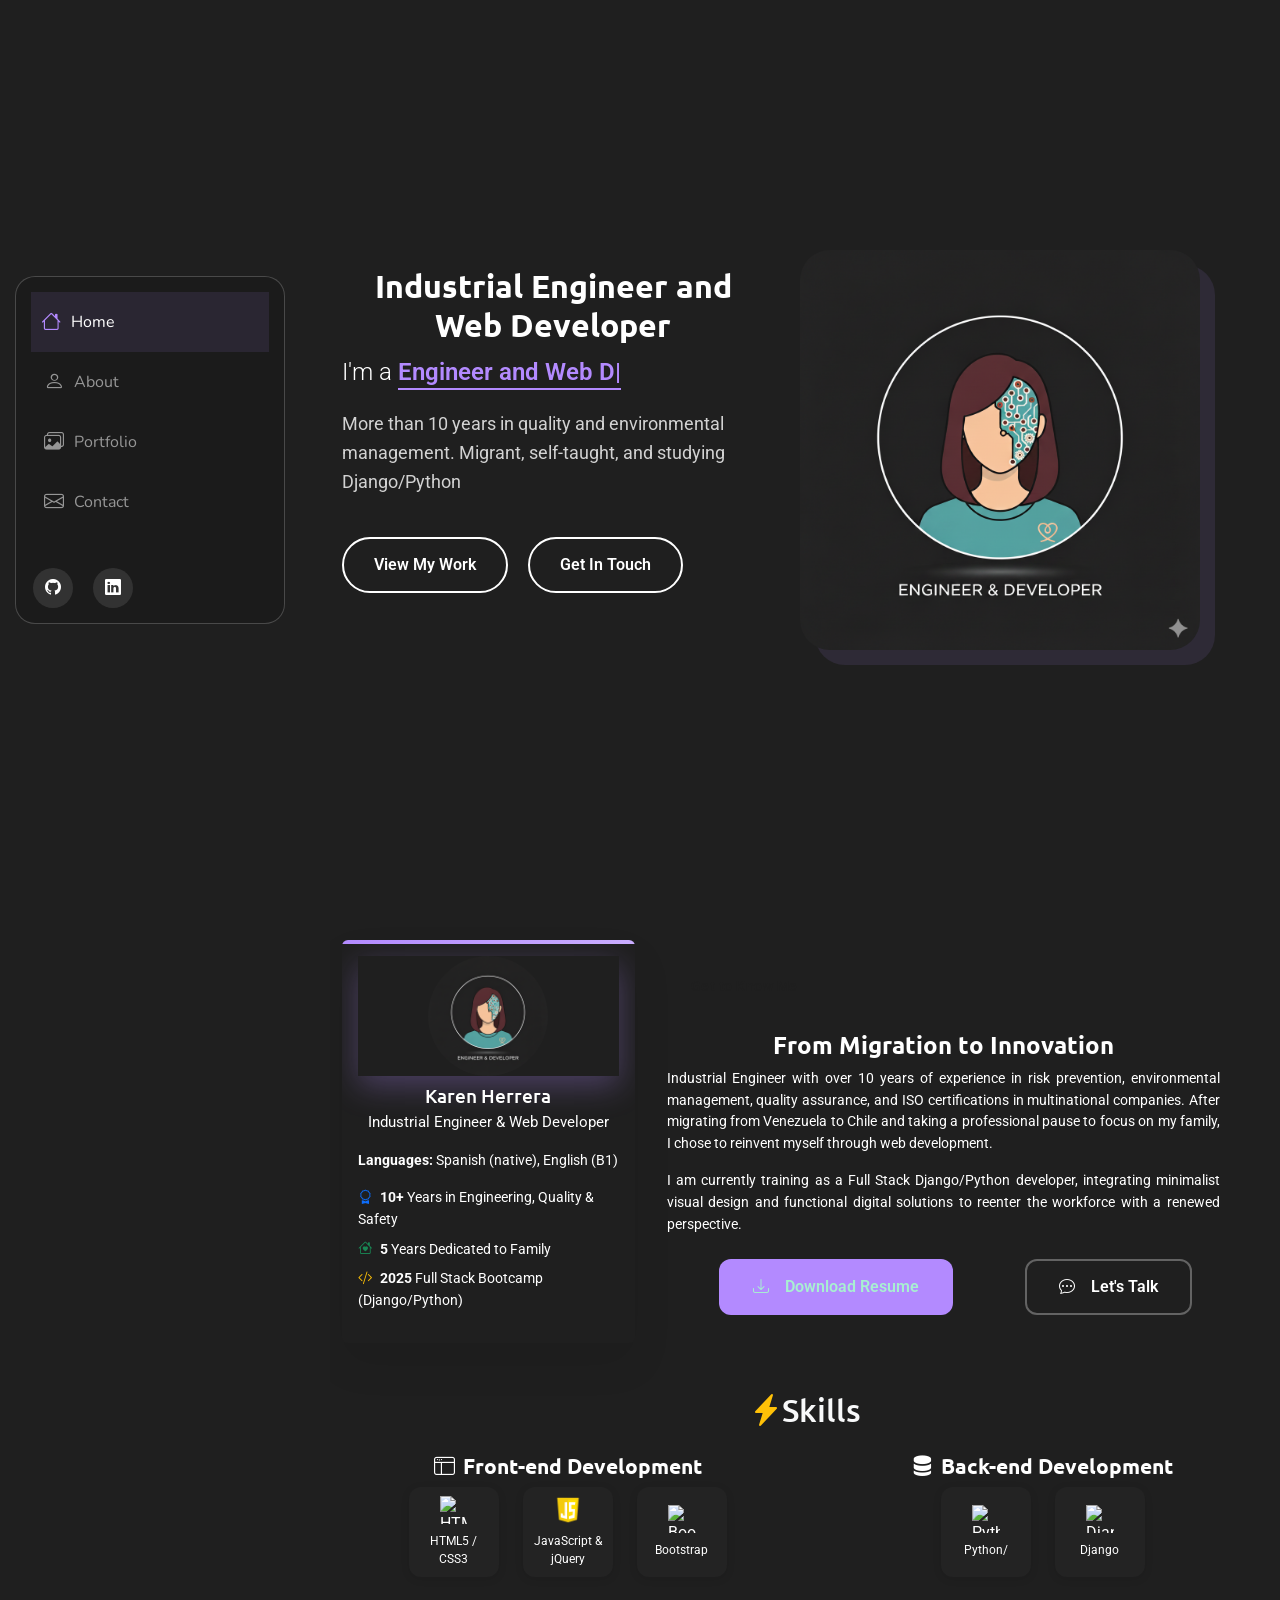
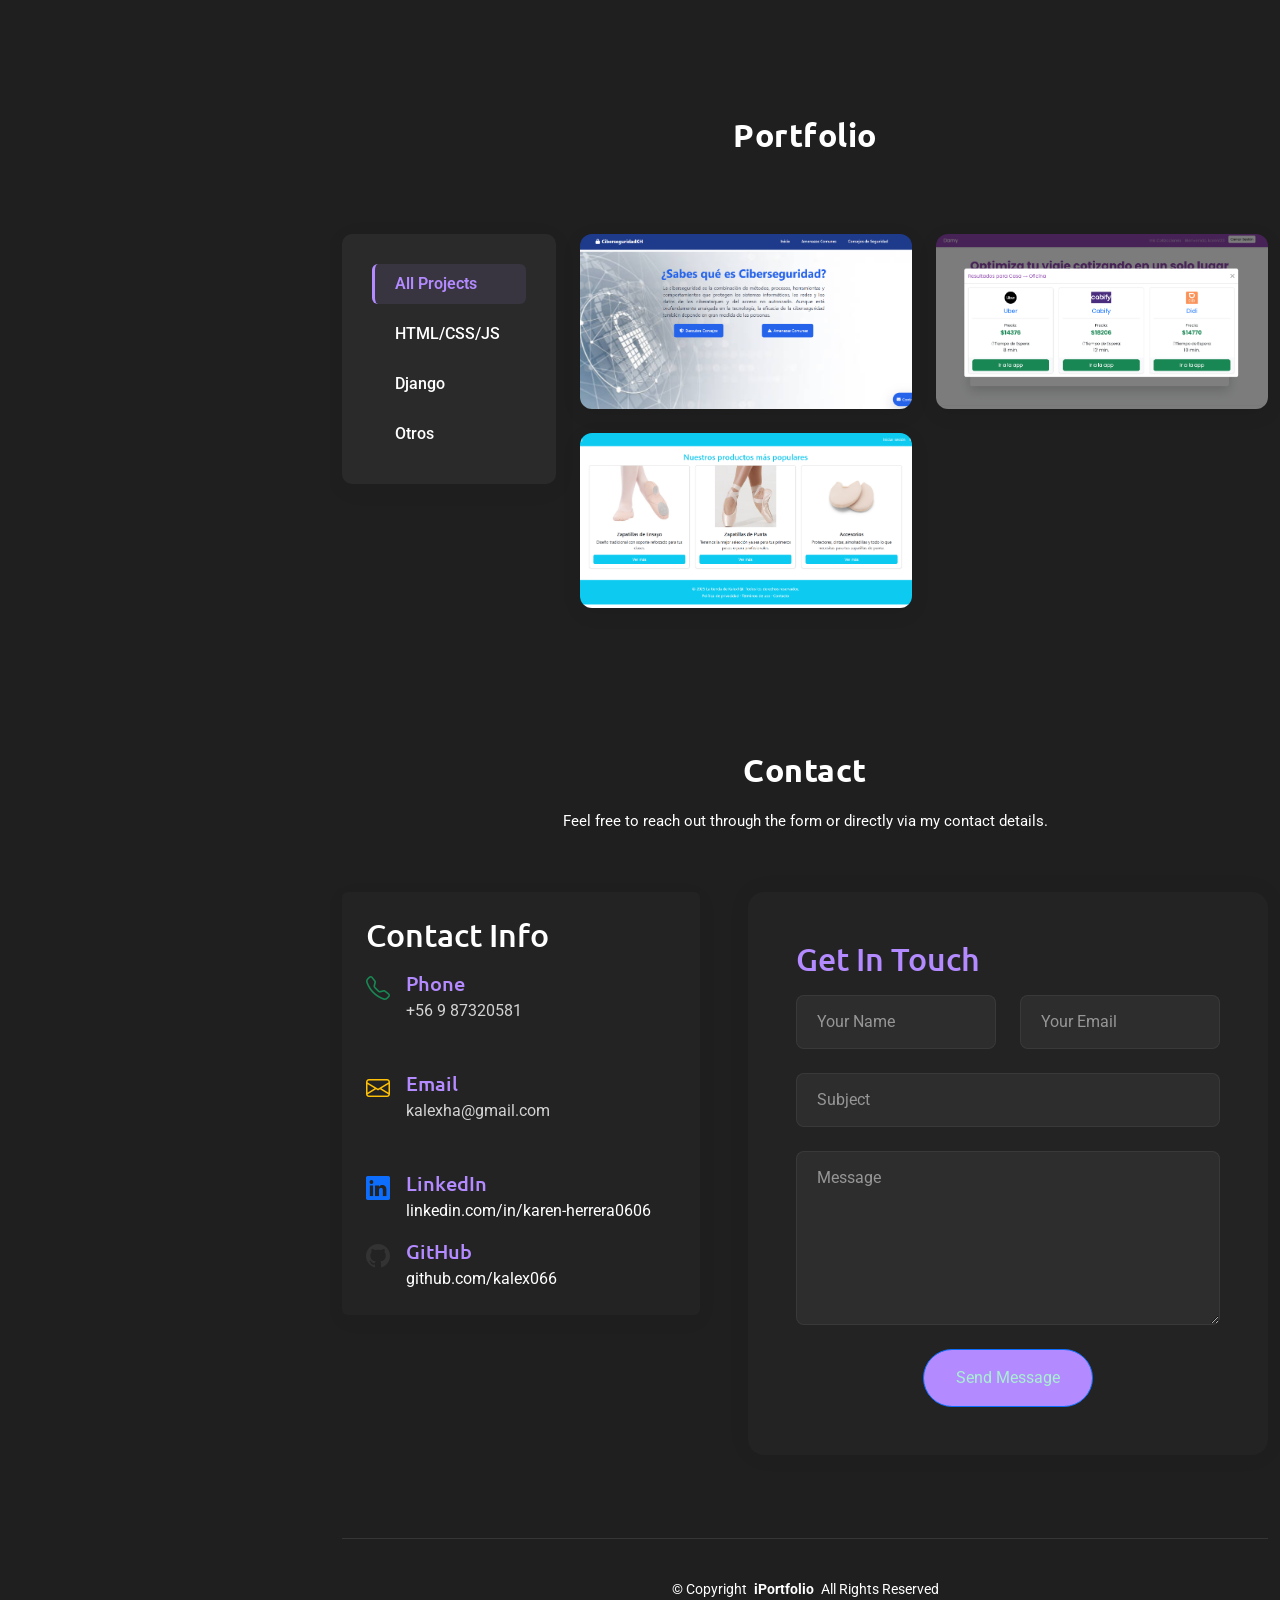
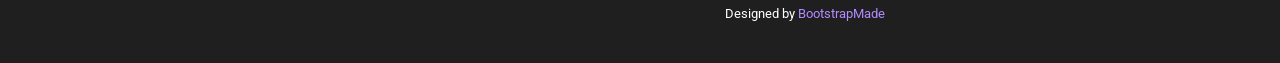
==== index.html @ 064f65b1 "repositorio final en ingles" ====
<!DOCTYPE html>
<html lang="en">

<head>
  <meta charset="utf-8">
  <meta content="width=device-width, initial-scale=1.0" name="viewport">
  <title>Index - SnapFolio Bootstrap Template</title>
  <meta name="description" content="">
  <meta name="keywords" content="">

  <!-- Favicons -->
  <link href="assets/img/favicon.png" rel="icon">
  <link href="assets/img/apple-touch-icon.png" rel="apple-touch-icon">

  <!-- Fonts -->
  <link href="https://fonts.googleapis.com" rel="preconnect">
  <link href="https://fonts.gstatic.com" rel="preconnect" crossorigin>
  <link href="https://fonts.googleapis.com/css2?family=Roboto:ital,wght@0,100;0,300;0,400;0,500;0,700;0,900;1,100;1,300;1,400;1,500;1,700;1,900&family=Ubuntu:ital,wght@0,300;0,400;0,500;0,700;1,300;1,400;1,500;1,700&family=Nunito:ital,wght@0,200;0,300;0,400;0,500;0,600;0,700;0,800;0,900;1,200;1,300;1,400;1,500;1,600;1,700;1,800;1,900&display=swap" rel="stylesheet">

  <!-- Vendor CSS Files -->
  <link href="assets/vendor/bootstrap/css/bootstrap.min.css" rel="stylesheet">
  <link href="assets/vendor/bootstrap-icons/bootstrap-icons.css" rel="stylesheet">
  <link href="assets/vendor/aos/aos.css" rel="stylesheet">
  <link href="assets/vendor/glightbox/css/glightbox.min.css" rel="stylesheet">
  <link href="assets/vendor/swiper/swiper-bundle.min.css" rel="stylesheet">

  <!-- Main CSS File -->
  <link href="assets/css/main.css" rel="stylesheet">

  <!-- =======================================================
  * Template Name: SnapFolio
  * Template URL: https://bootstrapmade.com/snapfolio-bootstrap-portfolio-template/
  * Updated: Jul 21 2025 with Bootstrap v5.3.7
  * Author: BootstrapMade.com
  * License: https://bootstrapmade.com/license/
  ======================================================== -->
</head>

<body class="index-page">

  <header id="header" class="header dark-background d-flex flex-column justify-content-center">
    <i class="header-toggle d-xl-none bi bi-list"></i>

    <div class="header-container d-flex flex-column align-items-start">
      <nav id="navmenu" class="navmenu">
        <ul>
          <li><a href="#hero" class="active"><i class="bi bi-house navicon"></i>Home</a></li>
          <li><a href="#about"><i class="bi bi-person navicon"></i> About</a></li>
          <li><a href="#portfolio"><i class="bi bi-images navicon"></i> Portfolio</a></li>
          <li><a href="#contact"><i class="bi bi-envelope navicon"></i> Contact</a></li>
        </ul>
      </nav>

      <div class="social-links text-center d-flex justify-content-center gap-3 mt-3">
        <a href="https://github.com/kalex066/" class="Github"><i class="bi bi-github"></i></a>
        <a href="https://www.linkedin.com/in/karen-herrera0606/" class="linkedin"><i class="bi bi-linkedin"></i></a>
      </div>
    </div>
  </header>

  <main class="main">
<!-- /About Section -->
    <!-- Hero Section -->
    <section id="hero" class="hero section">
      <div class="background-elements">
        <div class="bg-circle circle-1"></div>
        <div class="bg-circle circle-2"></div>
      </div>
      <div class="hero-content">
        <div class="container">
          <div class="row align-items-center">
            <div class="col-lg-6" data-aos="fade-right" data-aos-delay="100">
              <div class="hero-text">
                <h2>Industrial Engineer and Web Developer</h2>
                <p class="lead">I'm a <span class="typed" data-typed-items="Engineer and Web Developer"></span></p>
                <p class="description">More than 10 years in quality and environmental management. Migrant, self-taught, and studying Django/Python</p>
                <div class="hero-actions">
                  <a href="#portfolio" class="btn btn-primary">View My Work</a>
                  <a href="#contact" class="btn btn-outline">Get In Touch</a>
                </div>
              </div>
            </div>

            <div class="col-lg-6" data-aos="fade-left" data-aos-delay="200">
              <div class="hero-visual">
                <div class="profile-container">
                  <div class="profile-background"></div>
                  <img src="assets/img/profile/khimg.png" alt="Karen Herrera" class="profile-image">
                </div>
              </div>
            </div>
          </div>
        </div>
      </div>
    </section>
    <!-- fin/Hero Section -->
    <!-- About Section -->
    <section id="about" class="about section" style="padding: 40px 0;">
      <div class="container" data-aos="fade-up" data-aos-delay="100">
        <!-- Fila principal: Card + Biografía -->
        <div class="row align-items-center mb-4">
          <!-- Card del perfil -->
          <div class="col-lg-4">
            <div class="profile-card text-center p-3 rounded" style="background: linear-gradient(135deg, var(--surface-color), var(--brand-lilac)); border: 1px solid var(--brand-mint); color: var(--default-color);">
              <div class="profile-image mb-2" style="border: 4px solid var(--brand-lilac); box-shadow: 0 10px 30px rgba(179, 138, 255, 0.3);">
                <img src="assets/img/profile/khimg.png" alt="Profile Image" class="img-fluid rounded-circle" style="max-width: 120px;">
              </div>
              <h3 class="mb-1" style="font-size: 1.2rem; color: var(--brand-lilac);">Karen Herrera</h3>
              <p class="profession" style="font-size: 0.95rem; color: var(--brand-mint);">Industrial Engineer & Web Developer</p>
              <p style="font-size: 0.9rem;"><strong>Languages:</strong> Spanish (native), English (B1)</p>
              <ul class="text-start mt-3" style="list-style: none; padding-left: 0; font-size: 0.9rem;">
                <li class="mb-2"><i class="bi bi-award text-primary me-2"></i><strong>10+</strong> Years in Engineering, Quality & Safety</li>
                <li class="mb-2"><i class="bi bi-house-heart text-success me-2"></i><strong>5</strong> Years Dedicated to Family</li>
                <li><i class="bi bi-code-slash text-warning me-2"></i><strong>2025</strong> Full Stack Bootcamp (Django/Python)</li>
              </ul>
            </div>
          </div>
          <!-- Biografía -->
          <div class="col-lg-8">
            <div class="about-content p-2 pe-lg-5">
              <div class="section-header mb-2">
                <span class="badge-text" style="background: linear-gradient(135deg, var(--brand-lilac), var(--brand-mint)); color: #1f1f1f; font-size: 0.85rem;">Get to Know Me</span>
                <h2 class="h5" style="font-size: 1.5rem; color: var(--brand-lilac);">From Migration to Innovation</h2>
              </div>
              <p style="font-size: 0.9rem; text-align: justify;">
                Industrial Engineer with over 10 years of experience in risk prevention, environmental management, quality assurance, and ISO certifications in multinational companies. After migrating from Venezuela to Chile and taking a professional pause to focus on my family, I chose to reinvent myself through web development.
              </p>
              <p style="font-size: 0.9rem; text-align: justify;">
                I am currently training as a Full Stack Django/Python developer, integrating minimalist visual design and functional digital solutions to reenter the workforce with a renewed perspective.
              </p>
              <div class="cta-section mt-4 d-flex flex-wrap justify-content-center gap-5">
                <a href="assets/docs/KarenHerrera-CV.pdf" class="btn btn-primary mx-4" download>
                  <i class="bi bi-download me-2"></i>Download Resume
                </a>
                <a href="#contact" class="btn btn-outline">
                  <i class="bi bi-chat-dots me-2"></i>Let's Talk
                </a>
              </div>
            </div>
          </div>
        </div>
        <!-- Título de Skills -->
        <div class="row mt-5 mb-3">
          <div class="col-12 text-center">
            <h3 class="h6 text-light" style="font-size: 2rem; margin-bottom: 0.5rem;">
              <i class="bi bi-lightning-charge-fill text-warning me-2; color:#b38aff;"></i>Skills
            </h3>
          </div>
        </div>
        <!-- Skills: Front-end y Back-end -->
        <div class="row justify-content-center mt-2">
          <!-- Front-end Skills -->
          <div class="col-lg-6 mb-3" data-aos="fade-right" data-aos-delay="200">
            <h4 class="skill-title mb-2 text-center" style="color: var(--brand-lilac); font-size: 1.3rem;">
              <i class="bi bi-window-sidebar me-2"></i>Front-end Development
            </h4>
            <div class="d-flex flex-wrap justify-content-center gap-4">
              <div class="skill-card text-center">
                <img src="assets/img/icons/html.png" alt="HTML5" width="20">
                <p class="mt-2 mb-0">HTML5 / CSS3</p>
              </div>
              <div class="skill-card text-center">
                <img src="assets/img/icons/JS.png" alt="JavaScript" width="20">
                <p class="mt-2 mb-0">JavaScript & jQuery</p>
              </div>
              <div class="skill-card text-center">
                <img src="assets/img/icons/bootstrap.jpg" alt="Bootstrap" width="20">
                <p class="mt-2 mb-0">Bootstrap</p>
              </div>
            </div>
          </div>
          <!-- Back-end Skills -->
          <div class="col-lg-6 mb-3" data-aos="fade-left" data-aos-delay="300">
            <h4 class="skill-title mb-2 text-center" style="color: var(--brand-mint); font-size: 1.3rem;">
              <i class="bi bi-server me-2"></i>Back-end Development
            </h4>
            <div class="d-flex flex-wrap justify-content-center gap-4">
              <div class="skill-card text-center">
                <img src="assets/img/icons/python.jpg" alt="Python" width="20">
                <p class="mt-2 mb-0">Python/</p>
              </div>
              <div class="skill-card text-center">
                <img src="assets/img/icons/django.jpg" alt="Django" width="20">
                <p class="mt-2 mb-0">Django</p>
              </div>
            </div>
          </div>
        </div>
      </div>
    </section>
    <!-- Portfolio Section -->
    <section id="portfolio" class="portfolio section">

      <!-- Section Title -->
      <div class="container section-title" data-aos="fade-up">
        <h2>Portfolio</h2>
      </div><!-- End Section Title -->

      <div class="container" data-aos="fade-up" data-aos-delay="100">

        <div class="isotope-layout" data-default-filter="*" data-layout="masonry" data-sort="original-order">
          <div class="row">
            <div class="col-lg-3 filter-sidebar">
              <div class="filters-wrapper" data-aos="fade-right" data-aos-delay="150">
                <ul class="portfolio-filters isotope-filters">
                  <li data-filter="*" class="filter-active">All Projects</li>
                  <li data-filter=".filter-frontend">HTML/CSS/JS</li>
                  <li data-filter=".filter-django">Django</li>
                  <li data-filter=".filter-others">Otros</li>
                </ul>
              </div>
            </div>

            <div class="col-lg-9">
              <div class="row gy-4 portfolio-container isotope-container" data-aos="fade-up" data-aos-delay="200">
                <div class="col-lg-6 col-md-6 portfolio-item isotope-item filter-frontend">
                  <div class="portfolio-wrap">
                    <img src="assets/img/portfolio/cyberseguridad/cyberseguridadpag1.png" class="img-fluid" alt="Portfolio Image" loading="lazy">
                    <div class="portfolio-info">
                      <div class="content">
                        <span class="category">HTML/CSS/JS</span>
                        <h4>Cyberseguridad</h4>
                        <div class="portfolio-links">
                          <a href="portfolio-details_cyberseguridad.html" title="More Details"><i class="bi bi-arrow-right"></i></a>
                        </div>
                      </div>
                    </div>
                  </div>
                </div><!-- End Portfolio Item -->
                <div class="col-lg-6 col-md-6 portfolio-item isotope-item filter-django">
                  <div class="portfolio-wrap">
                    <img src="assets/img/portfolio/Damy/cotizaciones.png" class="img-django" alt="Portfolio Image" loading="lazy">
                    <div class="portfolio-info">
                      <div class="content">
                        <span class="category">Django</span>
                        <h4>Damy</h4>
                        <div class="portfolio-links">
                          <a href="portfolio-details_damy.html" title="More Details"><i class="bi bi-arrow-right"></i></a>
                        </div>
                      </div>
                    </div>
                  </div>
                </div><!-- End Portfolio Item -->
                <div class="col-lg-6 col-md-6 portfolio-item isotope-item filter-django">
                  <div class="portfolio-wrap">
                    <img src="assets/img/portfolio/tienda/portadatiendaballet.png" class="img-django" alt="Portfolio Image" loading="lazy">
                    <div class="portfolio-info">
                      <div class="content">
                        <span class="category">Django</span>
                        <h4>Ballet Store</h4>
                        <div class="portfolio-links">
                          <a href="portfolio-details_gestordeproductos.html" title="More Details"><i class="bi bi-arrow-right"></i></a>
                        </div>
                      </div>
                    </div>
                  </div>
                </div><!-- End Portfolio Item -->
            </div>
          </div>
        </div>
      </div>
    </section><!-- /Portfolio Section -->

    <!-- Contact Section -->
    <section id="contact" class="contact section">
      <div class="container section-title" data-aos="fade-up">
        <h2>Contact</h2>
        <p>Feel free to reach out through the form or directly via my contact details.</p>
      </div>

      <div class="container">
        <div class="row g-4 g-lg-5 align-items-start">
          
          <!-- Contact Info -->
          <div class="col-lg-5">
            <div class="info-box p-4 rounded" style="background-color: var(--surface-color); box-shadow: 0 5px 20px rgba(0,0,0,0.05);">
              <h3 class="mb-3" style="color: var(--heading-color);">Contact Info</h3>
              
              <div class="info-item mb-3 d-flex align-items-start gap-3">
                <i class="bi bi-telephone text-success fs-4"></i>
                <div>
                  <h5 class="mb-1">Phone</h5>
                  <p style="color: var(--heading-color);">+56 9 87320581</p>
                </div>
              </div>

              <div class="info-item mb-3 d-flex align-items-start gap-3">
                <i class="bi bi-envelope text-warning fs-4"></i>
                <div>
                  <h5 class="mb-1">Email</h5>
                  <p style="color: var(--heading-color);">kalexha@gmail.com</p>
                </div>
              </div>

              <div class="info-item mb-3 d-flex align-items-start gap-3">
                <i class="bi bi-linkedin text-primary fs-4"></i>
                <div>
                  <h5 class="mb-1">LinkedIn</h5>
                  <a href="https://www.linkedin.com/in/karen-herrera0606/" target="_blank" style="color: var(--heading-color);">linkedin.com/in/karen-herrera0606</a>
                </div>
              </div>

              <div class="info-item d-flex align-items-start gap-3">
                <i class="bi bi-github fs-4" style="color: #333;"></i>
                <div>
                  <h5 class="mb-1">GitHub</h5>
                  <a href="https://github.com/kalex066" target="_blank" style="color: var(--heading-color);">github.com/kalex066</a>
                </div>
              </div>
            </div>
          </div>

          <!-- Contact Form -->
          <div class="col-lg-7">
            <div class="contact-form">
              <h3 class="mb-3" style="color: var(--accent-color);">Get In Touch</h3>
              <form action="https://formspree.io/f/xovyjyyz" method="post" class="php-email-form">
                <div class="row gy-4">
                  <div class="col-md-6">
                    <input type="text" name="name" class="form-control" placeholder="Your Name" required>
                  </div>
                  <div class="col-md-6">
                    <input type="email" name="email" class="form-control" placeholder="Your Email" required>
                  </div>
                  <div class="col-12">
                    <input type="text" name="subject" class="form-control" placeholder="Subject" required>
                  </div>
                  <div class="col-12">
                    <textarea name="message" rows="6" class="form-control" placeholder="Message" required></textarea>
                  </div>
                  <div class="col-12 text-center">
                    <div class="loading">Loading</div>
                    <div class="error-message"></div>
                    <div class="sent-message">Your message has been sent. Thank you!</div>
                    <button type="submit" class="btn btn-primary">Send Message</button>
                  </div>
                </div>
              </form>
            </div>
          </div>

        </div>
      </div>
    </section>
    </section>
  </main>

  <footer id="footer" class="footer position-relative">

    <div class="container">
      <div class="copyright text-center ">
        <p>© <span>Copyright</span> <strong class="px-1 sitename">iPortfolio</strong> <span>All Rights Reserved</span></p>
      </div>
      <div class="credits">
        <!-- All the links in the footer should remain intact. -->
        <!-- You can delete the links only if you've purchased the pro version. -->
        <!-- Licensing information: https://bootstrapmade.com/license/ -->
        <!-- Purchase the pro version with working PHP/AJAX contact form: [buy-url] -->
        Designed by <a href="https://bootstrapmade.com/">BootstrapMade</a>
      </div>
    </div>

  </footer>

  <!-- Scroll Top -->
  <a href="#" id="scroll-top" class="scroll-top d-flex align-items-center justify-content-center"><i class="bi bi-arrow-up-short"></i></a>

  <!-- Preloader -->
  <div id="preloader"></div>

  <!-- Vendor JS Files -->
  <script src="assets/vendor/bootstrap/js/bootstrap.bundle.min.js"></script>
  <script src="assets/vendor/aos/aos.js"></script>
  <script src="assets/vendor/typed.js/typed.umd.js"></script>
  <script src="assets/vendor/purecounter/purecounter_vanilla.js"></script>
  <script src="assets/vendor/waypoints/noframework.waypoints.js"></script>
  <script src="assets/vendor/isotope-layout/isotope.pkgd.min.js"></script>
  <script src="assets/vendor/imagesloaded/imagesloaded.pkgd.min.js"></script>
  <script src="assets/vendor/glightbox/js/glightbox.min.js"></script>
  <script src="assets/vendor/swiper/swiper-bundle.min.js"></script>

  <!-- Main JS File -->
  <script src="assets/js/main.js"></script>

</body>

</html>
---- assets/css/main.css ----
/**
* Template Name: SnapFolio
* Template URL: https://bootstrapmade.com/snapfolio-bootstrap-portfolio-template/
* Updated: Jul 21 2025 with Bootstrap v5.3.7
* Author: BootstrapMade.com
* License: https://bootstrapmade.com/license/
*/

/*--------------------------------------------------------------
# Font & Color Variables
# Help: https://bootstrapmade.com/color-system/
--------------------------------------------------------------*/
/* Fonts */
:root {
  --default-font: "Roboto",  system-ui, -apple-system, "Segoe UI", Roboto, "Helvetica Neue", Arial, "Noto Sans", "Liberation Sans", sans-serif, "Apple Color Emoji", "Segoe UI Emoji", "Segoe UI Symbol", "Noto Color Emoji";
  --heading-font: "Ubuntu",  sans-serif;
  --nav-font: "Nunito",  sans-serif;
}

/* Global Colors - The following color variables are used throughout the website. Updating them here will change the color scheme of the entire website */
:root { 
  --background-color: #1f1f1f; /* Background color for the entire website, including individual sections */
  --default-color: #ffffff; /* Default color used for the majority of the text content across the entire website */
  --heading-color: #ffffff; /* Color for headings, subheadings and title throughout the website */
  --accent-color: #b38aff; /* Accent color that represents your brand on the website. It's used for buttons, links, and other elements that need to stand out */
  --surface-color: #232323; /* The surface color is used as a background of boxed elements within sections, such as cards, icon boxes, or other elements that require a visual separation from the global background. */
  --contrast-color: #a8f0d1; /* Contrast color for text, ensuring readability against backgrounds of accent, heading, or default colors. */
}

/* Nav Menu Colors - The following color variables are used specifically for the navigation menu. They are separate from the global colors to allow for more customization options */
:root {
  --nav-color: rgba(236, 236, 236, 0.59);  /* The default color of the main navmenu links */
  --nav-hover-color:var(--brand-lilac); /* Applied to main navmenu links when they are hovered over or active */
  --nav-mobile-background-color: #393939; /* Used as the background color for mobile navigation menu */
  --nav-dropdown-background-color: #393939; /* Used as the background color for dropdown items that appear when hovering over primary navigation items */
  --nav-dropdown-color: #ffffff; /* Used for navigation links of the dropdown items in the navigation menu. */
  --nav-dropdown-hover-color:var(--brand-mint); /* Similar to --nav-hover-color, this color is applied to dropdown navigation links when they are hovered over. */
}

/* Color Presets - These classes override global colors when applied to any section or element, providing reuse of the sam color scheme. */

.light-background {
  --background-color: #2c2c2c;
  --surface-color: #323232;
}

.dark-background {
  --background-color: #040b14;
  --default-color: #ffffff;
  --heading-color: var(--brand-lilac);
  --surface-color: #151f2b;
  --contrast-color:var(--brand-mint);
}

/* Smooth scroll */
:root {
  scroll-behavior: smooth;
}

/*--------------------------------------------------------------
# General Styling & Shared Classes
--------------------------------------------------------------*/
body {
  color: var(--default-color);
  background-color: var(--background-color);
  font-family: var(--default-font);
}

a {
  color: var(--accent-color);
  text-decoration: none;
  transition: 0.3s;
}

a:hover {
  color: color-mix(in srgb, var(--accent-color), var(--brand-mint) 25%);
  text-decoration: none;
}

h1,
h2,
h3,
h4,
h5,
h6 {
  color: var(--accent-color);
  font-family: var(--heading-font);
}

/* PHP Email Form Messages
------------------------------*/
.php-email-form .error-message {
  display: none;
  background: #df1529;
  color: #ffffff;
  text-align: left;
  padding: 15px;
  margin-bottom: 24px;
  font-weight: 600;
}

.php-email-form .sent-message {
  display: none;
  color: #ffffff;
  background: #059652;
  text-align: center;
  padding: 15px;
  margin-bottom: 24px;
  font-weight: 600;
}

.php-email-form .loading {
  display: none;
  background: var(--surface-color);
  text-align: center;
  padding: 15px;
  margin-bottom: 24px;
}

.php-email-form .loading:before {
  content: "";
  display: inline-block;
  border-radius: 50%;
  width: 24px;
  height: 24px;
  margin: 0 10px -6px 0;
  border: 3px solid var(--accent-color);
  border-top-color: var(--surface-color);
  animation: php-email-form-loading 1s linear infinite;
}

@keyframes php-email-form-loading {
  0% {
    transform: rotate(0deg);
  }

  100% {
    transform: rotate(360deg);
  }
}

/*--------------------------------------------------------------
# Global Header (con acentos lila y verde menta)
--------------------------------------------------------------*/
.header {
  --background-color: #1b1b1b;
  --contrast-color: var(--brand-mint); /* Verde menta como contraste */
  color: var(--default-color);
  position: fixed;
  top: 0;
  left: 0;
  bottom: 0;
  padding: 0 15px;
  width: 300px;
  transition: all ease-in-out 0.3s;
  overflow-y: auto;
  z-index: 997;
}

.header .header-container {
  border-radius: 20px;
  padding: 15px;
  background-color: var(--background-color);
  border: 1px solid color-mix(in srgb, var(--default-color), transparent 80%);
}

/* Íconos sociales con hover lila */
.header .social-links {
  display: flex;
  justify-content: center;
  gap: 32px;
  margin-top: 1rem;
}
.header .social-links a {
  font-size: 16px;
  display: inline-flex;
  align-items: center;
  justify-content: center;
  background: color-mix(in srgb, var(--default-color), transparent 90%);
  color: var(--default-color);
  margin: 0 2px;
  border-radius: 50%;
  text-align: center;
  width: 40px;
  height: 40px;
  transition: 0.3s;
}

.header .social-links a:hover {
  color: var(--brand-mint); /* Verde menta al pasar el mouse */
  background: var(--accent-color); /* Lila como fondo */
}

/* Toggle del menú con hover suave */
.header .header-toggle {
  color: var(--brand-mint);
  background-color: var(--accent-color); /* Lila */
  font-size: 22px;
  display: flex;
  align-items: center;
  justify-content: center;
  width: 40px;
  height: 40px;
  border-radius: 50%;
  cursor: pointer;
  position: fixed;
  top: 15px;
  right: 15px;
  z-index: 9999;
  transition: background-color 0.3s;
}

.header .header-toggle:hover {
  color: var(--brand-mint);
  background-color: color-mix(in srgb, var(--accent-color) 90%, white 15%);
}

/* Responsive */
@media (min-width: 1200px) {
  .header~main,
  .header~#footer {
    margin-left: 330px;
  }
}

@media (max-width: 1199px) {
  .header {
    left: -100%;
  }
}

.header.header-show {
  left: 0;
}
/*--------------------------------------------------------------
# Navigation Menu 
--------------------------------------------------------------*/
.navmenu {
  padding: 0;
  z-index: 9997;
  width: 100%;
}

.navmenu ul {
  list-style: none;
  padding: 0 0 20px 0;
  margin: 0;
}

.navmenu a,
.navmenu a:focus {
  color: var(--nav-color);
  padding: 15px 10px;
  font-family: var(--nav-font);
  font-size: 16px;
  font-weight: 400;
  display: flex;
  align-items: center;
  white-space: nowrap;
  transition: 0.3s;
  width: 100%;
  border-left: 3px solid transparent;
}

.navmenu a:hover,
.navmenu .active,
.navmenu .active:focus {
  color: var(--nav-hover-color); /* Lila */
  background-color: rgba(179, 138, 255, 0.1); /* Fondo lila suave */
  border-left: 3px solid var(--brand-mint); /* Borde verde menta */
}

.navmenu a .navicon {
  font-size: 20px;
  margin-right: 10px;
  transition: color 0.3s;
}

.navmenu a:hover .navicon,
.navmenu .active .navicon {
  color: var(--accent-color); /* Ícono en lila */
}
/*--------------------------------------------------------------
# Global Footer
--------------------------------------------------------------*/
.footer {
  color: var(--default-color);
  background-color: var(--background-color);
  font-size: 14px;
  padding: 0 0 40px 0;
  position: relative;
}

.footer .copyright {
  padding-top: 40px;
  border-top: 1px solid color-mix(in srgb, var(--default-color), transparent 90%);
}

.footer .copyright p {
  margin-bottom: 0;
}

.footer .credits {
  margin-top: 4px;
  font-size: 13px;
  text-align: center;
}

/*--------------------------------------------------------------
# Preloader
--------------------------------------------------------------*/
#preloader {
  position: fixed;
  inset: 0;
  z-index: 999999;
  overflow: hidden;
  background: var(--background-color); /* fondo oscuro */
  transition: all 0.6s ease-out;
}

/* Círculo giratorio con colores personalizados */
#preloader:before {
  content: "";
  position: fixed;
  top: calc(50% - 30px);
  left: calc(50% - 30px);
  border: 6px solid var(--brand-lilac); /* borde lila */
  border-color: var(--brand-lilac) transparent var(--brand-mint) transparent; /* alterna lila y verde menta */
  border-radius: 50%;
  width: 60px;
  height: 60px;
  animation: animate-preloader 1.5s linear infinite;
}

/* Animación de rotación */
@keyframes animate-preloader {
  0% {
    transform: rotate(0deg);
  }

  100% {
    transform: rotate(360deg);
  }
}

/*--------------------------------------------------------------
# Scroll Top Button
--------------------------------------------------------------*/
.scroll-top {
  position: fixed;
  visibility: hidden;
  opacity: 0;
  right: 15px;
  bottom: -15px;
  z-index: 99999;
  background-color: var(--brand-lilac); /* fondo lila */
  width: 44px;
  height: 44px;
  border-radius: 50px;
  transition: all 0.4s;
  box-shadow: 0 0 10px rgba(179, 138, 255, 0.3); /* sombra lila suave */
}

.scroll-top i {
  font-size: 24px;
  color: var(--brand-mint); /* ícono en verde menta */
  line-height: 0;
  transition: color 0.3s;
}

.scroll-top:hover {
  background-color: color-mix(in srgb, var(--brand-lilac), white 10%); /* lila más claro al pasar el mouse */
  color: var(--brand-mint);
}

.scroll-top.active {
  visibility: visible;
  opacity: 1;
  bottom: 15px;
}

/*--------------------------------------------------------------
# Disable aos animation delay on mobile devices
--------------------------------------------------------------*/
@media screen and (max-width: 768px) {
  [data-aos-delay] {
    transition-delay: 0 !important;
  }

  [data-aos] {
    animation-duration: 0.6s !important; /* más rápido en móviles */
  }
}

/*--------------------------------------------------------------
# Global Page Titles & Breadcrumbs
--------------------------------------------------------------*/
.page-title {
  color: var(--default-color);
  padding: 25px 0 0 0;
  position: relative;
}

.page-title .container {
  border-bottom: 1px solid var(--brand-mint); /* línea inferior en verde menta */
  padding-bottom: 25px;
}

.page-title h1 {
  font-size: 28px;
  font-weight: 700;
  color: var(--brand-lilac); /* título principal en lila */
  letter-spacing: 0.5px;
}

.page-title .breadcrumbs ol {
  display: flex;
  flex-wrap: wrap;
  list-style: none;
  padding: 0;
  margin: 0;
  font-size: 14px;
  font-weight: 400;
  color: var(--default-color);
}

.page-title .breadcrumbs ol li+li {
  padding-left: 10px;
}

.page-title .breadcrumbs ol li+li::before {
  content: "/";
  display: inline-block;
  padding-right: 10px;
  color: var(--brand-mint); /* separador en verde menta */
}

/*--------------------------------------------------------------
# Global Sections
--------------------------------------------------------------*/
section,
.section {
  color: var(--default-color);
  background-color: var(--background-color);
  padding: 60px 0;
  overflow: clip;
  border-top: 1px solid var(--brand-mint); /* línea superior verde menta */
  border-bottom: 1px solid var(--brand-lilac); /* línea inferior lila */
}

/* Títulos dentro de secciones */
.section h2,
section h2 {
  color: var(--brand-lilac); /* títulos en lila */
  font-size: 1.8rem;
  font-weight: 600;
  margin-bottom: 20px;
  text-align: center;
}

/* Separadores decorativos */
.section::after {
  content: "";
  display: block;
  width: 60px;
  height: 3px;
  margin: 20px auto 0;
  background-color: var(--brand-mint); /* barra decorativa verde menta */
  border-radius: 2px;
}

/*--------------------------------------------------------------
# Global Section Titles (con lila y verde menta)
--------------------------------------------------------------*/
.section-title {
  text-align: center;
  padding-bottom: 60px;
  position: relative;
}

.section-title h2 {
  font-size: 32px;
  font-weight: 700;
  position: relative;
  color: var(--brand-lilac); /* título en lila */
  letter-spacing: 0.5px;
}

.section-title h2:before,
.section-title h2:after {
  content: "";
  width: 50px;
  height: 2px;
  background: var(--brand-mint); /* líneas decorativas en verde menta */
  display: inline-block;
}

.section-title h2:before {
  margin: 0 15px 10px 0;
}

.section-title h2:after {
  margin: 0 0 10px 15px;
}

.section-title p {
  margin-bottom: 0;
  font-size: 0.95rem;
  color: var(--default-color);
}

/* HERO SECTION*/
.hero { min-height: 100vh; position: relative; overflow: hidden; display: flex; align-items: center; }
.hero .background-elements { position: absolute; top: 0; left: 0; width: 100%; height: 100%; z-index: 1; overflow: hidden; }
.hero .background-elements .bg-circle { position: absolute; border-radius: 50%; background: linear-gradient(45deg, color-mix(in srgb, var(--brand-lilac), transparent 90%), color-mix(in srgb, var(--brand-mint), transparent 95%)); animation: float 6s ease-in-out infinite; }

.hero .background-elements .bg-circle.circle-1 { width: 300px; height: 300px; top: 10%; right: 10%; animation-delay: 0s; }
.hero .background-elements .bg-circle.circle-2 { width: 200px; height: 200px; bottom: 20%; left: 5%; animation-delay: 2s; }
.hero .hero-content { position: relative; width: 100%; z-index: 2; }
.hero .container { position: relative; z-index: 3; }
.hero .hero-text h1 {color: var(--brand-lilac); font-size: 72px; font-weight: 800; line-height: 1.1; margin-bottom: 15px; color: var(--heading-color); }
.hero .hero-text h1 .accent-text { color: var(--brand-mint); position: relative; }
.hero .hero-text h1 .accent-text::after { background: linear-gradient(90deg, var(--brand-mint), transparent);content: ""; position: absolute; bottom: -5px; left: 0; width: 100%; height: 3px; background: linear-gradient(90deg, var(--accent-color), color-mix(in srgb, var(--accent-color), transparent 50%)); }
.hero .hero-text h2 { color: var(--brand-lilac);font-size: 32px; font-weight: 600; color: var(--heading-color); margin-bottom: 10px; }
.hero .hero-text .lead { font-size: 24px; margin-bottom: 20px; color: var(--default-color); }
.hero .hero-text .lead span { color: var(--accent-color); font-weight: 600; border-bottom: 2px solid var(--accent-color); padding-bottom: 2px; }
.hero .hero-text .description { font-size: 18px; line-height: 1.6; color: color-mix(in srgb, var(--default-color), transparent 20%); margin-bottom: 40px; max-width: 500px; }
.hero .hero-actions { display: flex; gap: 20px; margin-bottom: 40px; flex-wrap: wrap; }
.hero .hero-actions .btn { padding: 14px 30px; font-size: 16px; font-weight: 600; border-radius: 50px; text-decoration: none; transition: all 0.3s ease; border: 2px solid; }
.hero .hero-actions .btn.btn-primary { background-color: var(--brand-lilac); color: var(--brand-mint); border-color: var(--brand-lilac); }
.hero .hero-actions .btn.btn-primary:hover { background-color: color-mix(in srgb, var(--brand-lilac), black 10%); transform: translateY(-2px); box-shadow: 0 8px 25px color-mix(in srgb, var(--brand-lilac), transparent 70%); }
.hero .hero-actions .btn.btn-outline { background-color: transparent; color: var(--brand-mint); border-color: var(--brand-mint); }
.hero .hero-actions .btn.btn-outline:hover { background-color: var(--brand-mint); color: #1f1f1f; transform: translateY(-2px);}
.hero .social-links { display: flex; gap: 20px}; 
.hero .social-links a { width: 50px; height: 50px; display: flex; align-items: center; justify-content: center; background-color: var(--surface-color); color: (var(--brand-mint), transparent 40%); border-radius: 50%; font-size: 20px; transition: all 0.3s ease; }
.hero .social-links a:hover { color: #ffffff; background-color: var(--brand-lilac); transform: translateY(-3px); box-shadow: 0 8px 25px color-mix(in srgb, var(--accent-color), transparent 70%); }
.hero .hero-visual { display: flex; justify-content: center; align-items: center; height: 100%; }
.hero .hero-visual .profile-container { position: relative; width: 400px; height: 400px; }
.hero .hero-visual .profile-container .profile-background { position: absolute; top: 15px; left: 15px; width: 100%; height: 100%; background: color-mix(in srgb, var(--accent-color), transparent 90%); border-radius: 30px; z-index: 1; }
.hero .hero-visual .profile-container .profile-image { position: relative; width: 100%; height: 100%; object-fit: cover; border-radius: 30px; z-index: 2; }
@keyframes float {
0%, 100% { transform: translateY(0px); }
50% { transform: translateY(-20px); } }
@keyframes floatIcon {
0%, 100% { transform: translateY(0px) rotate(0deg); }
50% { transform: translateY(-10px) rotate(5deg); } }
@media (max-width: 992px) { .hero .hero-text { text-align: center; margin-bottom: 50px; }
.hero .hero-text h1 { font-size: 56px; }
.hero .hero-text h2 { font-size: 28px; }
.hero .hero-text .lead { font-size: 20px; }
.hero .hero-visual .profile-container { width: 350px; height: 350px; } }
@media (max-width: 768px) { .hero .hero-text h1 { font-size: 42px; }
.hero .hero-text h2 { font-size: 24px; }
.hero .hero-text .lead { font-size: 18px; }
.hero .hero-text .description { font-size: 16px; }
.hero .hero-actions { justify-content: center; }
.hero .hero-actions .btn { padding: 12px 25px; font-size: 14px; }
.hero .hero-visual .profile-container { width: 300px; height: 300px; }
.hero .background-elements .bg-circle.circle-1 { width: 200px; height: 200px; }
.hero .background-elements .bg-circle.circle-2 { width: 150px; height: 150px; }
.hero .background-elements .bg-circle.circle-3 { width: 100px; height: 100px; } }

/*--------------------------------------------------------------
# About Section
--------------------------------------------------------------*/
.about .profile-card {
  background: linear-gradient(135deg, var(--surface-color) 0%, color-mix(in srgb, var(--surface-color), var(--accent-color) 5%) 100%);
  border-radius: 2rem;
  padding: 2.5rem;
  text-align: center;
  box-shadow: 0 20px 40px rgba(0, 0, 0, 0.08);
  border: 1px solid color-mix(in srgb, var(--accent-color), transparent 90%);
  position: relative;
  overflow: hidden;
}

.about .profile-card::before {
  content: "";
  position: absolute;
  top: 0;
  left: 0;
  right: 0;
  height: 4px;
  background: linear-gradient(90deg, var(--accent-color), color-mix(in srgb, var(--accent-color), var(--heading-color) 30%));
}

@media (max-width: 991px) {
  .about .profile-card {
    margin-bottom: 3rem;
  }
}

.about .profile-header {
  position: relative;
  margin-bottom: 2rem;
}

.about .profile-header .profile-image {
  width: 160px;
  height: 160px;
  margin: 0 auto 1.5rem;
  border-radius: 50%;
  overflow: hidden;
  border: 4px solid var(--accent-color);
  box-shadow: 0 10px 30px rgba(0, 0, 0, 0.15);
}

.about .profile-header .profile-image img {
  width: 100%;
  height: 100%;
  object-fit: cover;
}

.about .profile-header .profile-badge {
  position: absolute;
  bottom: 20px;
  right: calc(50% - 65px);
  width: 32px;
  height: 32px;
  background-color: var(--accent-color);
  border-radius: 50%;
  display: flex;
  align-items: center;
  justify-content: center;
  border: 3px solid var(--surface-color);
}

.about .profile-header .profile-badge i {
  color: var(--contrast-color);
  font-size: 14px;
}

.about .profile-content h3 {
  font-size: 1.5rem;
  font-weight: 700;
  margin-bottom: 0.5rem;
  color: var(--heading-color);
}

.about .profile-content .profession {
  color: var(--accent-color);
  font-weight: 500;
  margin-bottom: 2rem;
}

.about .contact-links {
  display: flex;
  flex-direction: column;
  gap: 1rem;
}

.about .contact-links .contact-item {
  display: flex;
  align-items: center;
  gap: 0.75rem;
  padding: 0.75rem 1rem;
  background-color: color-mix(in srgb, var(--surface-color), var(--background-color) 50%);
  border-radius: 0.75rem;
  text-decoration: none;
  color: var(--default-color);
  transition: all 0.3s;
  border: 1px solid color-mix(in srgb, var(--default-color), transparent 90%);
}

.about .contact-links .contact-item:hover {
  background-color: var(--accent-color);
  color: var(--contrast-color);
  transform: translateY(-2px);
  box-shadow: 0 5px 20px color-mix(in srgb, var(--accent-color), transparent 70%);
}

.about .contact-links .contact-item i {
  font-size: 1rem;
  width: 18px;
}

.about .about-content {
  padding-left: 3rem;
}

@media (max-width: 991px) {
  .about .about-content {
    padding-left: 0;
  }
}

.about .about-content .section-header {
  margin-bottom: 2rem;
}

.about .about-content .section-header .badge-text {
  display: inline-block;
  background: linear-gradient(135deg, var(--accent-color), color-mix(in srgb, var(--accent-color), var(--heading-color) 20%));
  color: var(--contrast-color);
  padding: 0.5rem 1.5rem;
  border-radius: 2rem;
  font-size: 0.875rem;
  font-weight: 600;
  letter-spacing: 0.5px;
  margin-bottom: 1.5rem;
}

.about .about-content .section-header h2 {
  font-size: 2.25rem;
  font-weight: 700;
  line-height: 1.3;
  margin: 0;
}

@media (max-width: 768px) {
  .about .about-content .section-header h2 {
    font-size: 1.875rem;
  }
}

.about .about-content .description {
  margin-bottom: 2.5rem;
}

.about .about-content .description p {
  font-size: 1.1rem;
  line-height: 1.7;
  color: color-mix(in srgb, var(--default-color), transparent 20%);
  margin-bottom: 1.5rem;
}

.about .about-content .description p:last-child {
  margin-bottom: 0;
}

.about .stats-grid {
  display: grid;
  grid-template-columns: repeat(3, 1fr);
  gap: 2rem;
  margin-bottom: 2.5rem;
  padding: 2rem;
  background-color: var(--surface-color);
  border-radius: 1.5rem;
  box-shadow: 0 10px 30px rgba(0, 0, 0, 0.05);
}

@media (max-width: 768px) {
  .about .stats-grid {
    grid-template-columns: 1fr;
    gap: 1.5rem;
    text-align: center;
  }
}

.about .stats-grid .stat-item {
  text-align: center;
}

.about .stats-grid .stat-item .stat-number {
  font-size: 2rem;
  font-weight: 700;
  color: var(--accent-color);
  display: block;
  margin-bottom: 0.5rem;
}

.about .stats-grid .stat-item .stat-label {
  font-size: 0.875rem;
  color: color-mix(in srgb, var(--default-color), transparent 40%);
  font-weight: 500;
}

.about .details-grid {
  margin-bottom: 2.5rem;
}

.about .details-grid .detail-row {
  display: grid;
  grid-template-columns: 1fr 1fr;
  gap: 2rem;
  margin-bottom: 1.5rem;
}

@media (max-width: 768px) {
  .about .details-grid .detail-row {
    grid-template-columns: 1fr;
    gap: 1rem;
  }
}

.about .details-grid .detail-row:last-child {
  margin-bottom: 0;
}

.about .details-grid .detail-item .detail-label {
  display: block;
  font-size: 0.875rem;
  color: color-mix(in srgb, var(--default-color), transparent 50%);
  margin-bottom: 0.5rem;
  font-weight: 500;
}

.about .details-grid .detail-item .detail-value {
  display: block;
  font-weight: 600;
  color: var(--heading-color);
  font-size: 1rem;
}

.about .cta-section {
  display: flex;
  gap: 1rem;
  flex-wrap: wrap;
}

.about .cta-section .btn {
  padding: 0.875rem 2rem;
  border-radius: 0.75rem;
  font-weight: 600;
  text-decoration: none;
  transition: all 0.3s;
  display: inline-flex;
  align-items: center;
  gap: 0.5rem;
  border: 2px solid transparent;
}

.about .cta-section .btn.btn-primary {
  background-color: var(--accent-color);
  color: var(--contrast-color);
}

.about .cta-section .btn.btn-primary:hover {
  background-color: color-mix(in srgb, var(--accent-color), black 15%);
  transform: translateY(-2px);
  box-shadow: 0 10px 30px color-mix(in srgb, var(--accent-color), transparent 60%);
}

.about .cta-section .btn.btn-outline {
  background-color: transparent;
  color: var(--default-color);
  border-color: color-mix(in srgb, var(--default-color), transparent 70%);
}

.about .cta-section .btn.btn-outline:hover {
  border-color: var(--accent-color);
  transform: translateY(-2px);
}
.skill-card {
  background-color: var(--surface-color);
  padding: 0.6rem;
  border-radius: 0.75rem;
  box-shadow: 0 2px 8px rgba(0,0,0,0.1);
  width: 90px;
  height: 90px;
  display: flex;
  flex-direction: column;
  align-items: center;
  justify-content: center;
  transition: transform 0.3s ease;
}
.skill-card:hover {
  transform: translateY(-4px);
}
.skill-card img {
  width: 28px;
  height: 28px;
  object-fit: contain;
}
.skill-card p {
  font-size: 0.75rem;
  margin-top: 0.4rem;
  color: var(--default-color);
  text-align: center;
}
.skill-title {
  font-size: 1.3rem;
  font-weight: 600;
  text-align: center;
}
/*--------------------------------------------------------------
# Stats Section
--------------------------------------------------------------*/
.stats .stats-wrapper {
  display: grid;
  grid-template-columns: repeat(4, 1fr);
  gap: 20px;
}

@media (max-width: 992px) {
  .stats .stats-wrapper {
    grid-template-columns: repeat(2, 1fr);
  }
}

@media (max-width: 576px) {
  .stats .stats-wrapper {
    grid-template-columns: 1fr;
  }
}

.stats .stats-item {
  background: linear-gradient(135deg, color-mix(in srgb, var(--surface-color), transparent 5%), var(--surface-color));
  border-radius: 15px;
  padding: 40px 20px;
  text-align: center;
  position: relative;
  transition: transform 0.3s ease, box-shadow 0.3s ease;
  box-shadow: 0 10px 30px rgba(0, 0, 0, 0.05);
  overflow: hidden;
}

.stats .stats-item:hover {
  transform: translateY(-10px);
  box-shadow: 0 15px 35px rgba(0, 0, 0, 0.1);
}

.stats .stats-item:hover .icon-wrapper {
  transform: scale(1.1);
}

.stats .stats-item:nth-child(1) .icon-wrapper {
  background-color: color-mix(in srgb, var(--accent-color), transparent 85%);
}

.stats .stats-item:nth-child(1) .icon-wrapper i {
  color: color-mix(in srgb, var(--accent-color), transparent 10%);
}

.stats .stats-item:nth-child(2) .icon-wrapper {
  background-color: color-mix(in srgb, #ff7e00, transparent 85%);
}

.stats .stats-item:nth-child(2) .icon-wrapper i {
  color: color-mix(in srgb, #ff7e00, transparent 10%);
}

.stats .stats-item:nth-child(3) .icon-wrapper {
  background-color: color-mix(in srgb, #00c875, transparent 85%);
}

.stats .stats-item:nth-child(3) .icon-wrapper i {
  color: color-mix(in srgb, #00c875, transparent 10%);
}

.stats .stats-item:nth-child(4) .icon-wrapper {
  background-color: color-mix(in srgb, #e83e8c, transparent 85%);
}

.stats .stats-item:nth-child(4) .icon-wrapper i {
  color: color-mix(in srgb, #e83e8c, transparent 10%);
}

.stats .stats-item .icon-wrapper {
  width: 80px;
  height: 80px;
  border-radius: 50%;
  display: flex;
  align-items: center;
  justify-content: center;
  margin: 0 auto 20px;
  transition: transform 0.3s ease;
}

.stats .stats-item .icon-wrapper i {
  font-size: 36px;
}

.stats .stats-item span {
  display: block;
  font-size: 48px;
  font-weight: 700;
  color: var(--heading-color);
  margin-bottom: 10px;
  line-height: 1;
  font-family: var(--heading-font);
}

.stats .stats-item p {
  color: var(--default-color);
  font-size: 18px;
  margin: 0;
  font-weight: 500;
  font-family: var(--heading-font);
  opacity: 0.8;
}

/*--------------------------------------------------------------
# Skills Section
--------------------------------------------------------------*/
.skills .skills-category {
  background-color: var(--surface-color);
  padding: 30px;
  border-radius: 8px;
  box-shadow: 0 0 20px rgba(0, 0, 0, 0.05);
  height: 100%;
  transition: transform 0.3s;
}

.skills .skills-category:hover {
  transform: translateY(-5px);
}

.skills .skills-category h3 {
  font-size: 24px;
  margin-bottom: 25px;
  position: relative;
  padding-bottom: 15px;
}

.skills .skills-category h3:after {
  content: "";
  position: absolute;
  bottom: 0;
  left: 0;
  width: 50px;
  height: 2px;
  background-color: var(--accent-color);
}

.skills .skill-item {
  margin-bottom: 25px;
}

.skills .skill-item:last-child {
  margin-bottom: 0;
}

.skills .skill-item h4 {
  font-size: 16px;
  margin-bottom: 8px;
}

.skills .skill-item .skill-percentage {
  font-size: 14px;
  color: color-mix(in srgb, var(--heading-color), transparent 30%);
}

.skills .skill-item .progress {
  height: 8px;
  background-color: color-mix(in srgb, var(--accent-color), transparent 90%);
  border-radius: 20px;
  overflow: hidden;
  position: relative;
}

.skills .skill-item .progress .progress-bar {
  background-color: var(--accent-color);
  transition: width 1.5s ease-in-out;
  width: 0;
  height: 100%;
  border-radius: 20px;
}

.skills .skill-item .skill-tooltip {
  font-size: 14px;
  color: color-mix(in srgb, var(--default-color), transparent 30%);
  margin-top: 8px;
  opacity: 0;
  transform: translateY(-5px);
  transition: all 0.3s;
}

.skills .skill-item:hover .skill-tooltip {
  opacity: 1;
  transform: translateY(0);
}

.skills .skill-box {
  background-color: var(--surface-color);
  padding: 25px 20px;
  border-radius: 8px;
  text-align: center;
  transition: all 0.3s;
  height: 100%;
  position: relative;
  overflow: hidden;
  box-shadow: 0 0 15px rgba(0, 0, 0, 0.05);
}

.skills .skill-box:hover {
  transform: translateY(-5px);
}

.skills .skill-box:hover i {
  color: var(--accent-color);
  transform: scale(1.1);
}

.skills .skill-box:hover .skill-tooltip {
  opacity: 1;
  transform: translateY(0);
}

.skills .skill-box i {
  font-size: 36px;
  color: color-mix(in srgb, var(--accent-color), transparent 20%);
  margin-bottom: 15px;
  display: inline-block;
  transition: all 0.3s;
}

.skills .skill-box h4 {
  font-size: 18px;
  margin-bottom: 10px;
}

.skills .skill-box .skill-tooltip {
  font-size: 14px;
  color: color-mix(in srgb, var(--default-color), transparent 30%);
  opacity: 0;
  transform: translateY(5px);
  transition: all 0.3s;
}

@media (max-width: 991.98px) {
  .skills .skills-category {
    margin-bottom: 30px;
  }

  .skills .skills-category:last-child {
    margin-bottom: 0;
  }
}

@media (max-width: 767.98px) {
  .skills .skill-box {
    margin-bottom: 20px;
  }

  .skills .skill-box:last-child {
    margin-bottom: 0;
  }
}

/*--------------------------------------------------------------
# Portfolio Section
--------------------------------------------------------------*/
@media (max-width: 991px) {
  .portfolio .filter-sidebar {
    margin-bottom: 30px;
  }
}

.portfolio .filters-wrapper {
  background-color: color-mix(in srgb, var(--surface-color), var(--default-color) 3%);
  padding: 30px;
  border-radius: 10px;
  box-shadow: 0 5px 25px rgba(0, 0, 0, 0.05);
}

@media (max-width: 991px) {
  .portfolio .filters-wrapper {
    padding: 20px;
  }
}

.portfolio .portfolio-filters {
  padding: 0;
  margin: 0;
  list-style: none;
  display: flex;
  flex-direction: column;
  gap: 10px;
}

@media (max-width: 991px) {
  .portfolio .portfolio-filters {
    flex-direction: row;
    flex-wrap: wrap;
    justify-content: center;
  }
}

.portfolio .portfolio-filters li {
  cursor: pointer;
  padding: 12px 20px;
  font-size: 16px;
  font-weight: 500;
  line-height: 1;
  color: var(--default-color);
  transition: all 0.3s ease-in-out;
  border-radius: 6px;
  background: transparent;
  position: relative;
  border-left: 3px solid transparent;
}

@media (max-width: 991px) {
  .portfolio .portfolio-filters li {
    padding: 8px 16px;
    border: 1px solid color-mix(in srgb, var(--accent-color), transparent 80%);
    border-left-width: 3px;
  }
}

.portfolio .portfolio-filters li:hover {
  color: var(--accent-color);
  background-color: color-mix(in srgb, var(--accent-color), transparent 90%);
  border-left-color: color-mix(in srgb, var(--accent-color), transparent 50%);
}

.portfolio .portfolio-filters li.filter-active {
  color: var(--accent-color);
  background-color: color-mix(in srgb, var(--accent-color), transparent 90%);
  border-left-color: var(--accent-color);
  font-weight: 600;
}

.portfolio .portfolio-wrap {
  transition: 0.4s;
  position: relative;
  overflow: hidden;
  border-radius: 12px;
  box-shadow: 0 5px 20px rgba(0, 0, 0, 0.08);
  height: 100%;
}

.portfolio .portfolio-wrap img {
  transition: transform 0.6s cubic-bezier(0.215, 0.61, 0.355, 1);
  width: 100%;
  height: 175px;
  object-fit: cover;
}

.portfolio .portfolio-wrap .portfolio-info {
  position: absolute;
  bottom: 0;
  left: 0;
  right: 0;
  padding: 15px;
  background: linear-gradient(to top, rgba(0, 0, 0, 0.8) 0%, rgba(0, 0, 0, 0.4) 60%, rgba(0, 0, 0, 0) 100%);
  z-index: 3;
  transition: all 0.4s cubic-bezier(0.215, 0.61, 0.355, 1);
  transform: translateY(20px);
  opacity: 0;
}

.portfolio .portfolio-wrap .portfolio-info .content {
  transition: all 0.4s cubic-bezier(0.215, 0.61, 0.355, 1);
  transform: translateY(20px);
}

.portfolio .portfolio-wrap .portfolio-info .category {
  display: inline-block;
  color: var(--accent-color);
  font-size: 14px;
  font-weight: 500;
  text-transform: uppercase;
  letter-spacing: 1px;
  margin-bottom: 8px;
}

.portfolio .portfolio-wrap .portfolio-info h4 {
  font-size: 16px;
  color: var(--contrast-color);
  font-weight: 700;
  margin-bottom: 10px;
}

.portfolio .portfolio-wrap .portfolio-info .portfolio-links {
  display: flex;
  gap: 12px;
}

.portfolio .portfolio-wrap .portfolio-info .portfolio-links a {
  color: var(--contrast-color);
  width: 30px;
  height: 30px;
  display: flex;
  align-items: center;
  justify-content: center;
  background-color: color-mix(in srgb, var(--accent-color), transparent 30%);
  border-radius: 50%;
  font-size: 14px;
  transition: 0.3s;
}

.portfolio .portfolio-wrap .portfolio-info .portfolio-links a:hover {
  background-color: var(--accent-color);
  transform: translateY(-3px);
}

.portfolio .portfolio-wrap:hover {
  transform: translateY(-5px);
}

.portfolio .portfolio-wrap:hover img {
  transform: scale(1.08);
}

.portfolio .portfolio-wrap:hover .portfolio-info {
  transform: translateY(0);
  opacity: 1;
}

.portfolio .portfolio-wrap:hover .portfolio-info .content {
  transform: translateY(0);
}

/*--------------------------------------------------------------
# Contact Section
--------------------------------------------------------------*/
.contact .info-box {
  background-color: var(--accent-color);
  color: var(--contrast-color);
  padding: 3rem;
  border-radius: 1rem;
  height: 100%;
}

.contact .info-box h3 {
  color: var(--contrast-color);
  font-size: 2rem;
  margin-bottom: 1rem;
}

@media (max-width: 767.98px) {
  .contact .info-box h3 {
    font-size: 1.75rem;
  }
}

.contact .info-box p {
  opacity: 0.8;
  margin-bottom: 2rem;
}

.contact .info-box a {
  color: var(--contrast-color);
}

@media (max-width: 992px) {
  .contact .info-box {
    padding: 1.5rem;
  }
}

.contact .info-item {
  display: flex;
  gap: 1.5rem;
  margin-bottom: 2rem;
}

.contact .info-item:last-child {
  margin-bottom: 0;
}

.contact .info-item .icon-box {
  width: 3.5rem;
  height: 3.5rem;
  background-color: color-mix(in srgb, var(--contrast-color), transparent 85%);
  border-radius: 50%;
  display: flex;
  align-items: center;
  justify-content: center;
  flex-shrink: 0;
  transition: 0.3s;
}

.contact .info-item .icon-box i {
  font-size: 1.5rem;
  color: var(--contrast-color);
}

.contact .info-item:hover .icon-box {
  background-color: color-mix(in srgb, var(--contrast-color), transparent 70%);
}

.contact .info-item .content h4 {
  color: var(--contrast-color);
  font-size: 1.25rem;
  margin-bottom: 0.5rem;
  font-weight: 700;
}

.contact .info-item .content p {
  margin-bottom: 0.25rem;
  font-size: 0.95rem;
}

.contact .info-item .content p:last-child {
  margin-bottom: 0;
}

.contact .contact-form {
  background-color: var(--surface-color);
  padding: 3rem;
  border-radius: 1rem;
  height: 100%;
  box-shadow: 0 0 25px rgba(0, 0, 0, 0.05);
}

@media (max-width: 992px) {
  .contact .contact-form {
    padding: 1.5rem;
  }
}

.contact .contact-form h3 {
  font-size: 2rem;
  margin-bottom: 1rem;
}

@media (max-width: 768px) {
  .contact .contact-form h3 {
    font-size: 1.75rem;
  }
}

.contact .contact-form p {
  color: color-mix(in srgb, var(--default-color), transparent 25%);
  margin-bottom: 2rem;
}

.contact .contact-form .form-control,
.contact .contact-form .form-select {
  padding: 0.875rem 1.25rem;
  border-color: color-mix(in srgb, var(--default-color), transparent 90%);
  border-radius: 0.5rem;
  background-color: color-mix(in srgb, var(--surface-color) 90%, white 5%);
  color: var(--default-color);
}

.contact .contact-form .form-control:focus,
.contact .contact-form .form-select:focus {
  box-shadow: none;
  border-color: var(--accent-color);
}

.contact .contact-form .form-control::placeholder,
.contact .contact-form .form-select::placeholder {
  color: color-mix(in srgb, var(--default-color), transparent 50%);
}

.contact .contact-form .btn {
  background-color: var(--accent-color);
  color: var(--contrast-color);
  padding: 1rem 2rem;
  border-radius: 2rem;
  display: inline-flex;
  align-items: center;
  gap: 0.5rem;
  transition: 0.3s;
}

.contact .contact-form .btn i {
  font-size: 1.25rem;
}

.contact .contact-form .btn:hover {
  background-color: color-mix(in srgb, var(--accent-color), var(--contrast-color) 20%);
}

/*--------------------------------------------------------------
# Portfolio Details Section
--------------------------------------------------------------*/
.portfolio-details .portfolio-details-slider {
  position: relative;
  overflow: hidden;
  border-radius: 8px;
  box-shadow: 0 0 30px rgba(var(--default-color), 0.1);
}

.portfolio-details .portfolio-details-slider .swiper-wrapper {
  height: auto !important;
}

.portfolio-details .portfolio-details-slider img {
  aspect-ratio: 16/9;
  object-fit: cover;
}

.portfolio-details .portfolio-details-slider .swiper-pagination {
  position: absolute;
  bottom: 20px;
}

.portfolio-details .portfolio-details-slider .swiper-pagination .swiper-pagination-bullet {
  width: 12px;
  height: 12px;
  background-color: var(--contrast-color);
  opacity: 0.5;
  transition: 0.3s;
}

.portfolio-details .portfolio-details-slider .swiper-pagination .swiper-pagination-bullet.swiper-pagination-bullet-active {
  opacity: 1;
  background-color: var(--accent-color);
}

.portfolio-details .portfolio-info {
  padding: 30px;
  background-color: var(--surface-color);
  border-radius: 8px;
  box-shadow: 0 0 30px rgba(var(--default-color), 0.1);
}

.portfolio-details .portfolio-info h3 {
  font-size: 22px;
  font-weight: 700;
  margin-bottom: 20px;
  padding-bottom: 20px;
  border-bottom: 1px solid color-mix(in srgb, var(--default-color), transparent 90%);
}

.portfolio-details .portfolio-info ul {
  padding: 0;
  list-style: none;
}

.portfolio-details .portfolio-info ul li {
  padding: 10px 0;
  border-bottom: 1px solid color-mix(in srgb, var(--default-color), transparent 90%);
}

.portfolio-details .portfolio-info ul li:last-child {
  border-bottom: 0;
}

.portfolio-details .portfolio-info ul li strong {
  font-weight: 600;
  margin-right: 10px;
  color: var(--heading-color);
}

.portfolio-details .portfolio-info ul li a {
  color: var(--accent-color);
  transition: 0.3s;
}

.portfolio-details .portfolio-info ul li a:hover {
  color: color-mix(in srgb, var(--accent-color), transparent 25%);
  text-decoration: underline;
}

.portfolio-details .portfolio-description h2 {
  font-size: 26px;
  font-weight: 700;
  margin-bottom: 20px;
}

.portfolio-details .portfolio-description p {
  padding: 0;
  margin-bottom: 20px;
  color: color-mix(in srgb, var(--default-color), transparent 20%);
}

.portfolio-details .portfolio-description .features h3 {
  font-size: 22px;
  font-weight: 600;
  margin-bottom: 30px;
}

.portfolio-details .portfolio-description .features .feature-item {
  padding: 30px;
  background-color: var(--surface-color);
  border-radius: 8px;
  height: 100%;
  transition: 0.3s;
  box-shadow: 0 0 30px rgba(var(--default-color), 0.1);
}

.portfolio-details .portfolio-description .features .feature-item:hover {
  transform: translateY(-5px);
}

.portfolio-details .portfolio-description .features .feature-item i {
  font-size: 32px;
  color: var(--accent-color);
  margin-bottom: 20px;
  display: inline-block;
}

.portfolio-details .portfolio-description .features .feature-item h4 {
  font-size: 18px;
  font-weight: 600;
  margin-bottom: 15px;
}

.portfolio-details .portfolio-description .features .feature-item p {
  margin: 0;
  font-size: 15px;
}

@media (max-width: 991px) {
  .portfolio-details .portfolio-info {
    margin-top: 20px;
  }
}

@media (max-width: 768px) {
  .portfolio-details .portfolio-description h2 {
    font-size: 24px;
  }
}
/* 1. Muestra los elementos en línea (horizontalmente) */
.feature-list {
  display: flex;
  flex-wrap: wrap; /* Permite que los elementos pasen a la siguiente línea si no caben */
  gap: 15px; /* Espacio uniforme entre los elementos (ajusta este valor) */
  margin: 0 !important; /* Resetea los márgenes que pueda traer la clase 'row' */
}

/* 1. Contenedor de las Features */
.feature-list {
  /* Habilita Flexbox y evita que los ítems salten a la siguiente línea */
  display: flex !important; 
  flex-wrap: nowrap; /* ¡IMPORTANTE! Evita que los ítems salten */
  justify-content: space-between; /* Distribuye el espacio entre los 4 ítems */
  padding: 0;
  margin: 0;
}

/* 2. Ítems Individuales (los divs que contienen las características) */
/* 1. Ajuste de las tarjetas individuales */
/* El selector apunta a las tarjetas dentro de la lista de features */
.feature-list .col-md-3 {
    padding: 10px !important; /* Reduce el espacio alrededor de la tarjeta */
    margin-bottom: 0 !important; /* Elimina el margen inferior para compactar */
}

/* 2. Alineación y estilo del contenido interno */
.feature-item {
    display: flex;
    flex-direction: column; /* Coloca el ícono arriba del texto */
    align-items: center; /* Centra el ícono y el texto horizontalmente */
    text-align: center;
    padding: 4px 4px; /* Reduce el padding interno para hacer la tarjeta más pequeña */
}

/* 3. Ajuste de texto e ícono */
.feature-item i, .feature-item h4 {
    margin: 3px 0; /* Espacio mínimo vertical */
    line-height: 1.1;
    font-size: 0.95rem; /* Reduce un poco el tamaño de la fuente si es necesario */
}
/*--------------------------------------------------------------
# Starter Section Section
--------------------------------------------------------------*/
.starter-section {
  /* Add your styles here */
}
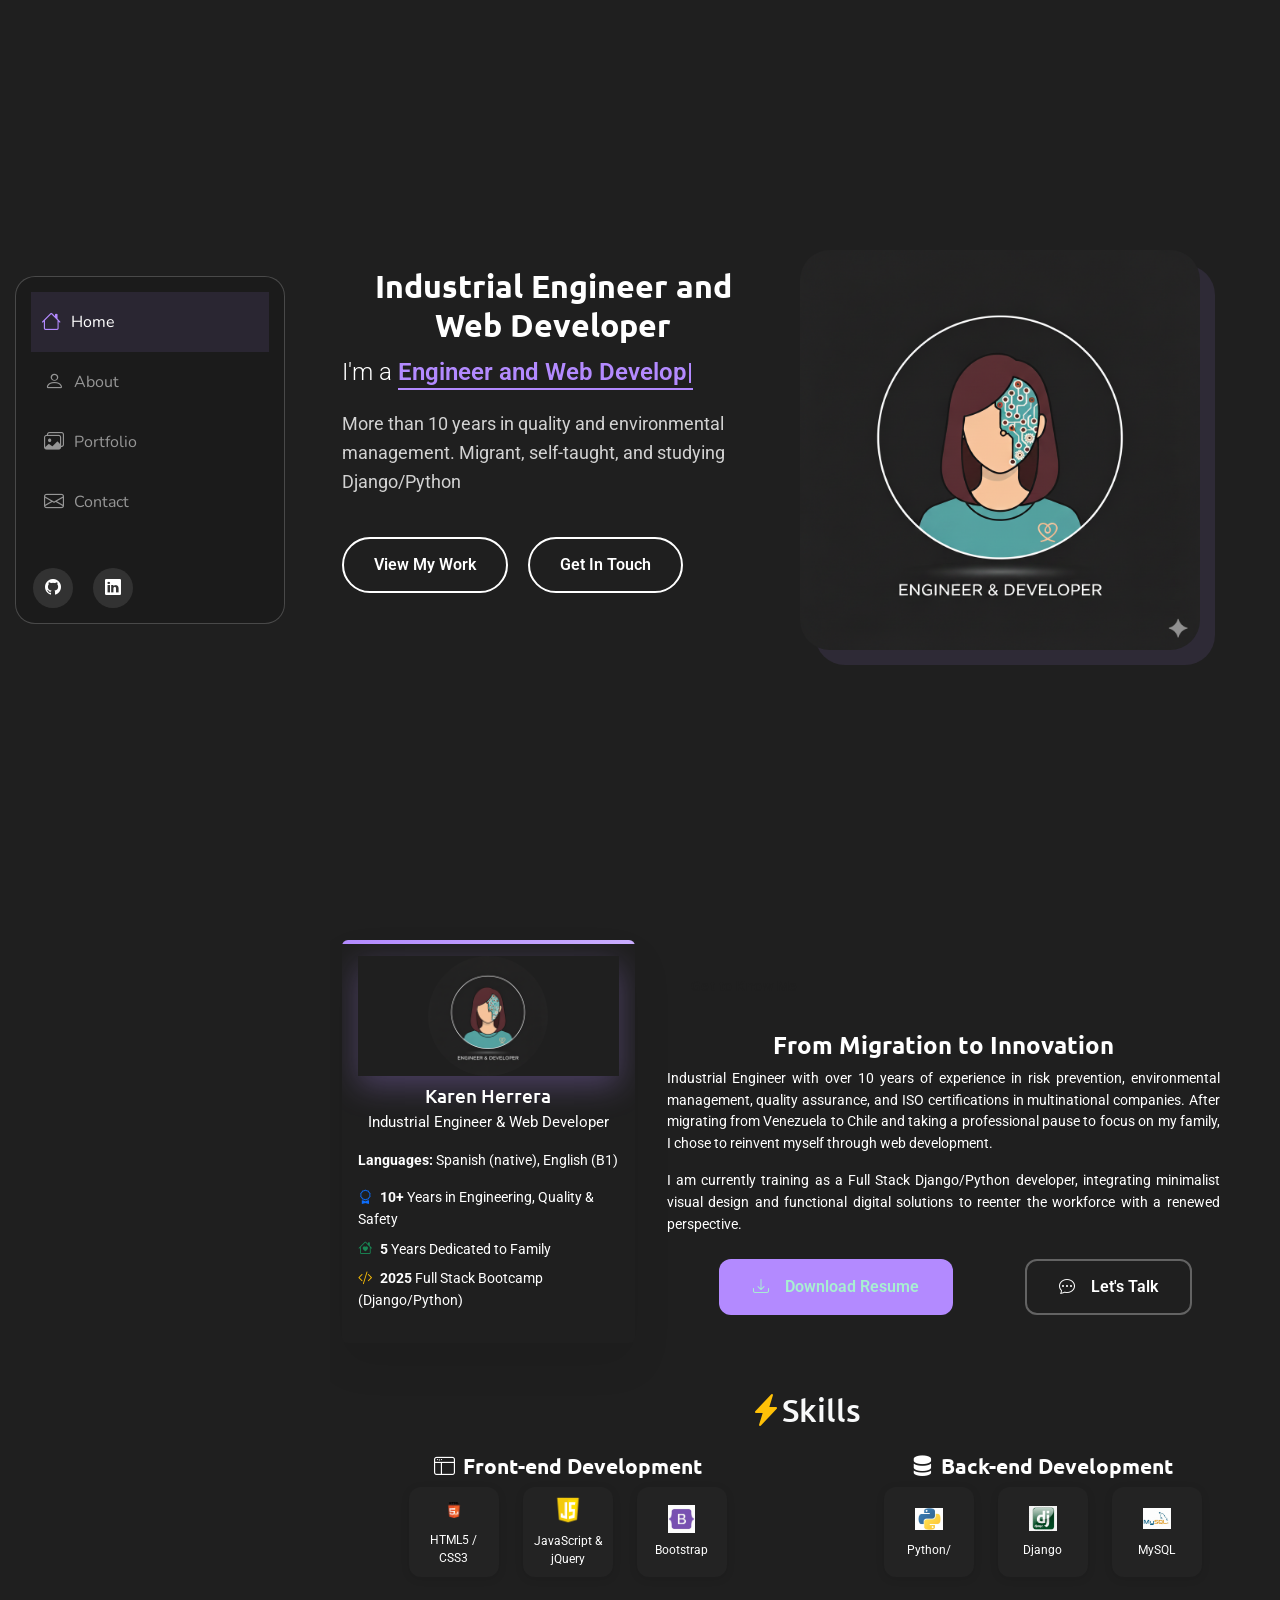
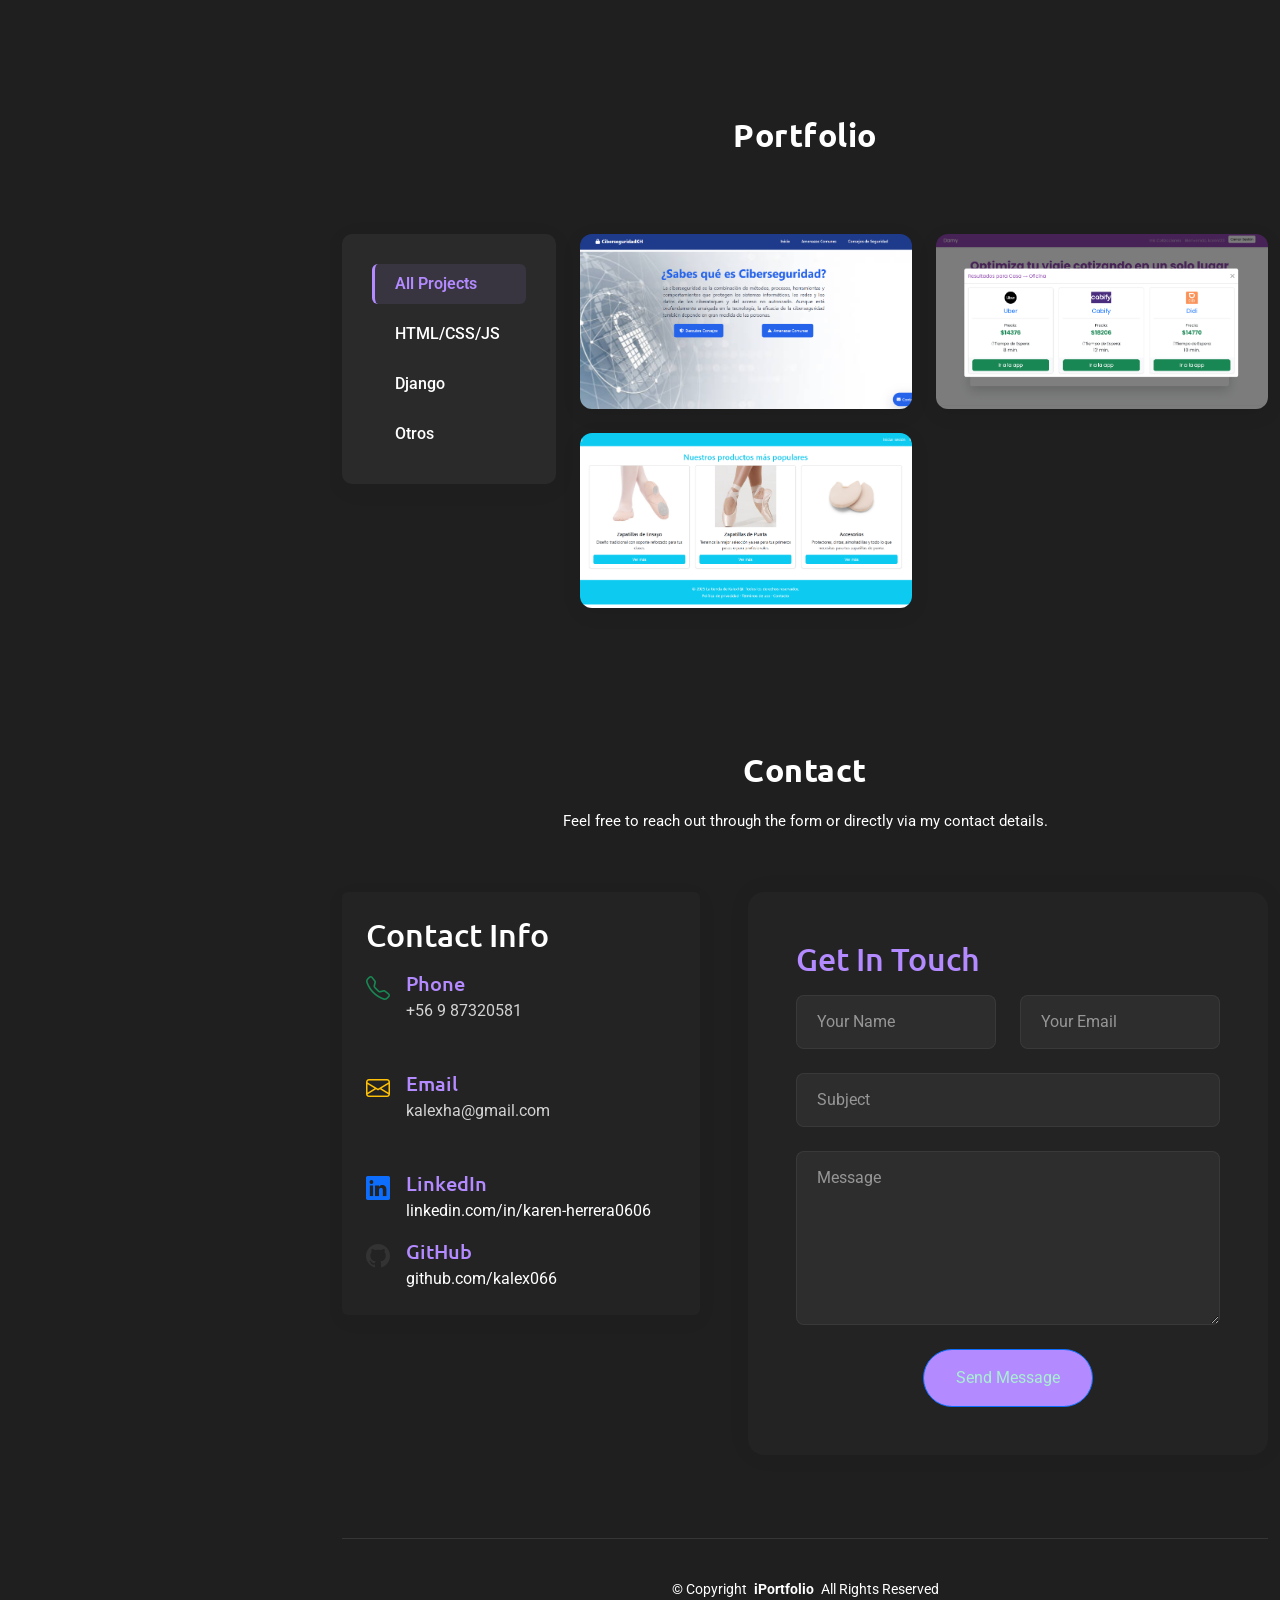
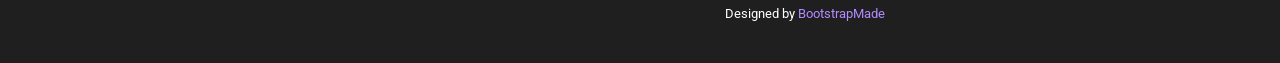
==== commit 97520628: "correccion de enlaces en detalles e imagenes en skills" ====
--- a/index.html
+++ b/index.html
@@ -156,7 +156,7 @@
             </h4>
             <div class="d-flex flex-wrap justify-content-center gap-4">
               <div class="skill-card text-center">
-                <img src="assets/img/icons/html.png" alt="HTML5" width="20">
+                <img src="assets/img/icons/HTML.png" alt="HTML5" width="20">
                 <p class="mt-2 mb-0">HTML5 / CSS3</p>
               </div>
               <div class="skill-card text-center">
@@ -164,7 +164,7 @@
                 <p class="mt-2 mb-0">JavaScript & jQuery</p>
               </div>
               <div class="skill-card text-center">
-                <img src="assets/img/icons/bootstrap.jpg" alt="Bootstrap" width="20">
+                <img src="assets/img/icons/BOOTSTRAP.jpg" alt="Bootstrap" width="20">
                 <p class="mt-2 mb-0">Bootstrap</p>
               </div>
             </div>
@@ -176,12 +176,16 @@
             </h4>
             <div class="d-flex flex-wrap justify-content-center gap-4">
               <div class="skill-card text-center">
-                <img src="assets/img/icons/python.jpg" alt="Python" width="20">
+                <img src="assets/img/icons/PYTHON.jpg" alt="Python" width="20">
                 <p class="mt-2 mb-0">Python/</p>
               </div>
               <div class="skill-card text-center">
-                <img src="assets/img/icons/django.jpg" alt="Django" width="20">
+                <img src="assets/img/icons/DJANGO.jpg" alt="Django" width="20">
                 <p class="mt-2 mb-0">Django</p>
+              </div>
+              <div class="skill-card text-center">
+                <img src="assets/img/icons/MYSQL.jpg" alt="Django" width="20">
+                <p class="mt-2 mb-0">MySQL</p>
               </div>
             </div>
           </div>
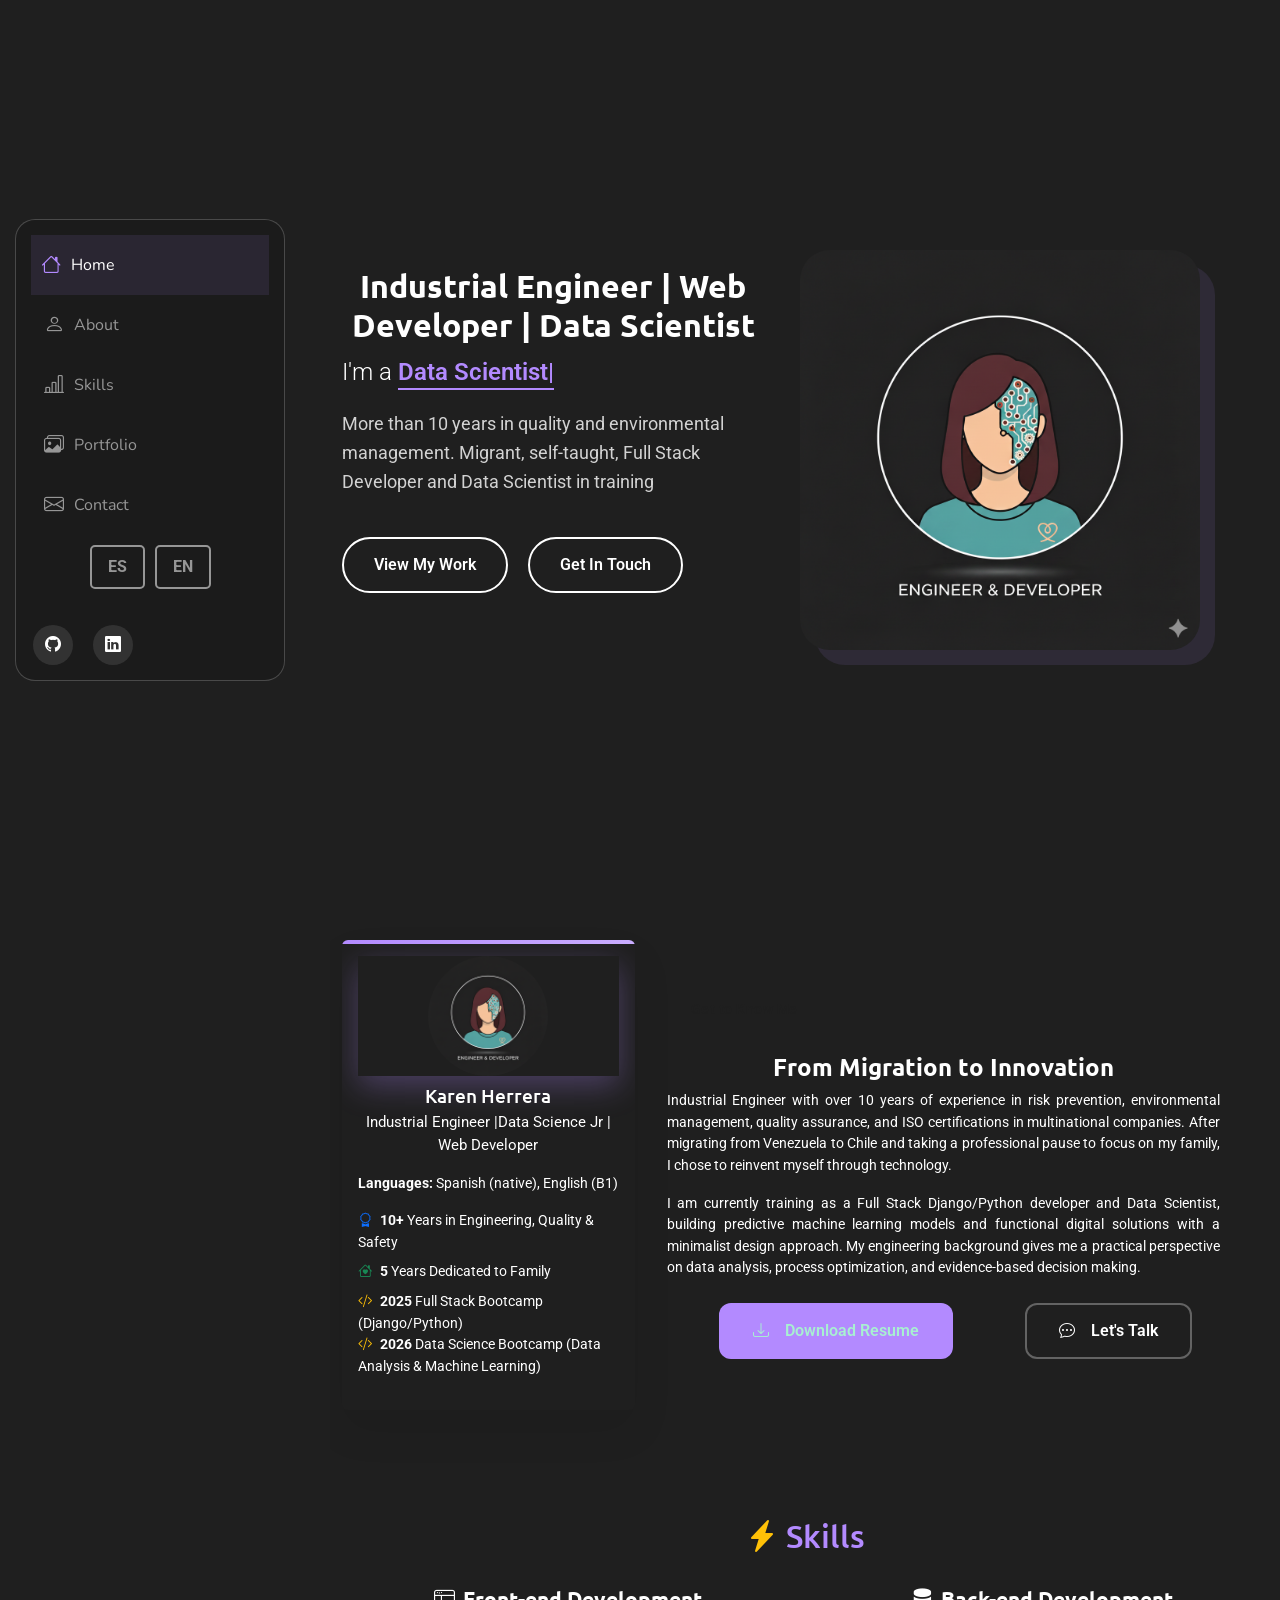
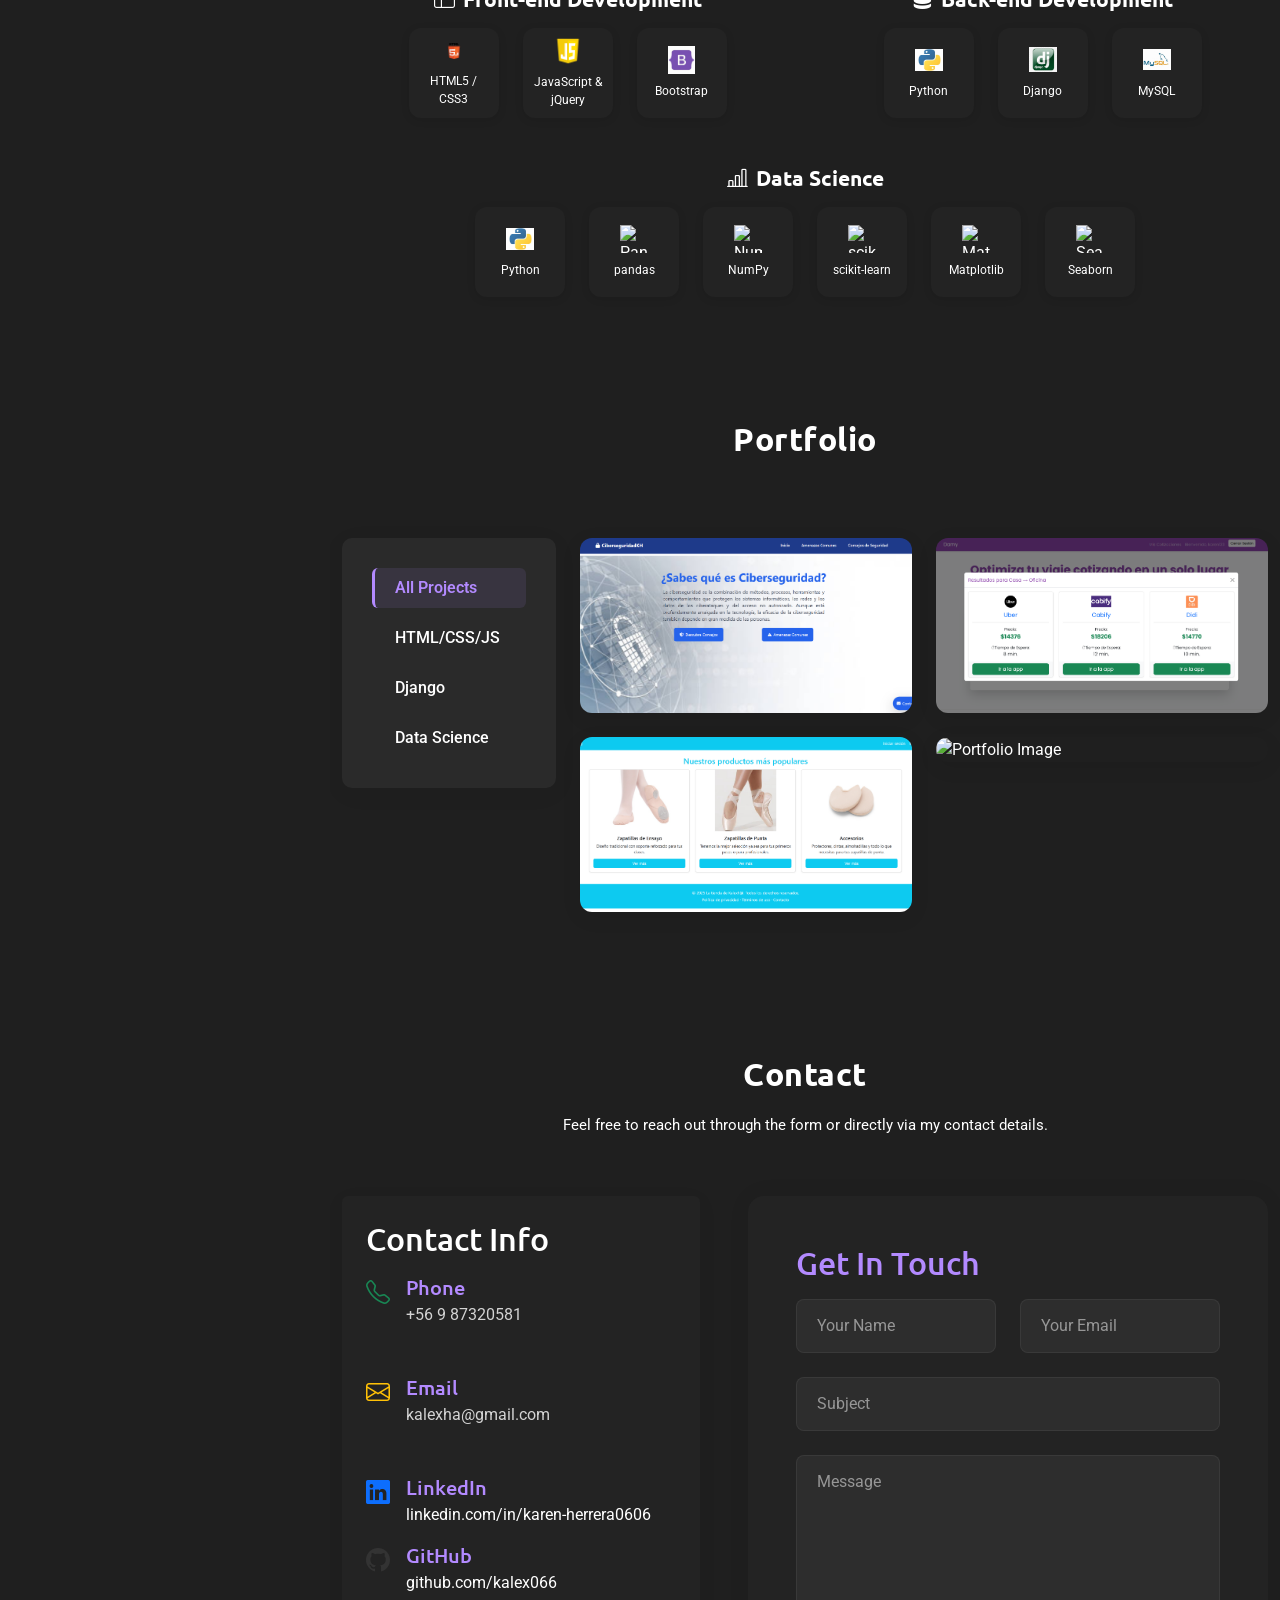
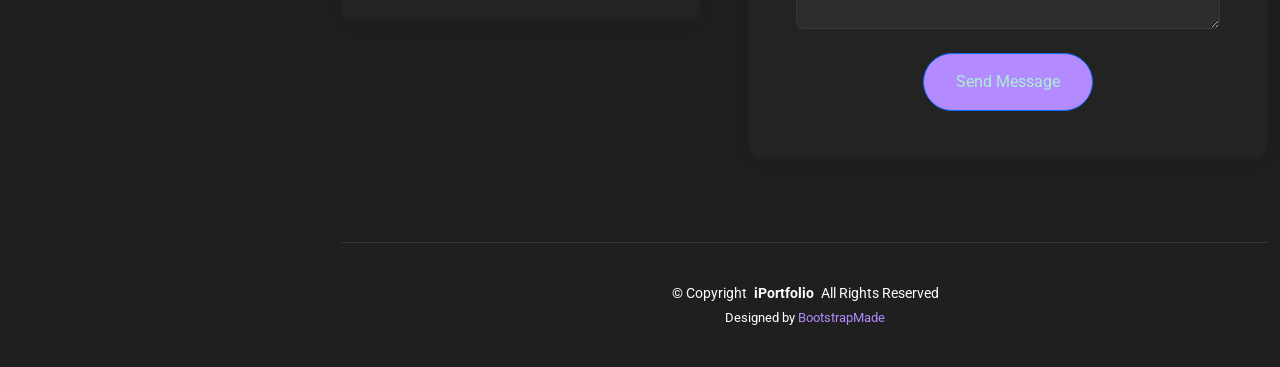
==== commit a1f6b08a: "Revise hero section and add skills and portfolio updates Updated the content in the hero section to " ====
--- a/index.html
+++ b/index.html
@@ -46,8 +46,15 @@
         <ul>
           <li><a href="#hero" class="active"><i class="bi bi-house navicon"></i>Home</a></li>
           <li><a href="#about"><i class="bi bi-person navicon"></i> About</a></li>
+          <li><a href="#skills"><i class="bi bi-bar-chart-line navicon"></i> Skills</a></li>
           <li><a href="#portfolio"><i class="bi bi-images navicon"></i> Portfolio</a></li>
           <li><a href="#contact"><i class="bi bi-envelope navicon"></i> Contact</a></li>
+          <li>
+            <div class="language-selector">
+              <button onclick="location.href='index_es.html'">ES</button>
+              <button onclick="location.href='index.html'">EN</button>
+            </div>
+          </li>
         </ul>
       </nav>
 
@@ -59,7 +66,7 @@
   </header>
 
   <main class="main">
-<!-- /About Section -->
+
     <!-- Hero Section -->
     <section id="hero" class="hero section">
       <div class="background-elements">
@@ -71,9 +78,9 @@
           <div class="row align-items-center">
             <div class="col-lg-6" data-aos="fade-right" data-aos-delay="100">
               <div class="hero-text">
-                <h2>Industrial Engineer and Web Developer</h2>
-                <p class="lead">I'm a <span class="typed" data-typed-items="Engineer and Web Developer"></span></p>
-                <p class="description">More than 10 years in quality and environmental management. Migrant, self-taught, and studying Django/Python</p>
+                <h2>Industrial Engineer | Web Developer | Data Scientist</h2>
+                <p class="lead">I'm a <span class="typed" data-typed-items="Data Scientist, Web Developer, Industrial Engineer"></span></p>
+                <p class="description">More than 10 years in quality and environmental management. Migrant, self-taught, Full Stack Developer and Data Scientist in training</p>
                 <div class="hero-actions">
                   <a href="#portfolio" class="btn btn-primary">View My Work</a>
                   <a href="#contact" class="btn btn-outline">Get In Touch</a>
@@ -106,12 +113,13 @@
                 <img src="assets/img/profile/khimg.png" alt="Profile Image" class="img-fluid rounded-circle" style="max-width: 120px;">
               </div>
               <h3 class="mb-1" style="font-size: 1.2rem; color: var(--brand-lilac);">Karen Herrera</h3>
-              <p class="profession" style="font-size: 0.95rem; color: var(--brand-mint);">Industrial Engineer & Web Developer</p>
+              <p class="profession" style="font-size: 0.95rem; color: var(--brand-mint);">Industrial Engineer |Data Science Jr | Web Developer</p>
               <p style="font-size: 0.9rem;"><strong>Languages:</strong> Spanish (native), English (B1)</p>
               <ul class="text-start mt-3" style="list-style: none; padding-left: 0; font-size: 0.9rem;">
                 <li class="mb-2"><i class="bi bi-award text-primary me-2"></i><strong>10+</strong> Years in Engineering, Quality & Safety</li>
                 <li class="mb-2"><i class="bi bi-house-heart text-success me-2"></i><strong>5</strong> Years Dedicated to Family</li>
                 <li><i class="bi bi-code-slash text-warning me-2"></i><strong>2025</strong> Full Stack Bootcamp (Django/Python)</li>
+                <li><i class="bi bi-code-slash text-warning me-2"></i><strong>2026</strong> Data Science Bootcamp (Data Analysis & Machine Learning)</li>
               </ul>
             </div>
           </div>
@@ -123,13 +131,13 @@
                 <h2 class="h5" style="font-size: 1.5rem; color: var(--brand-lilac);">From Migration to Innovation</h2>
               </div>
               <p style="font-size: 0.9rem; text-align: justify;">
-                Industrial Engineer with over 10 years of experience in risk prevention, environmental management, quality assurance, and ISO certifications in multinational companies. After migrating from Venezuela to Chile and taking a professional pause to focus on my family, I chose to reinvent myself through web development.
+                Industrial Engineer with over 10 years of experience in risk prevention, environmental management, quality assurance, and ISO certifications in multinational companies. After migrating from Venezuela to Chile and taking a professional pause to focus on my family, I chose to reinvent myself through technology.
               </p>
               <p style="font-size: 0.9rem; text-align: justify;">
-                I am currently training as a Full Stack Django/Python developer, integrating minimalist visual design and functional digital solutions to reenter the workforce with a renewed perspective.
+                I am currently training as a Full Stack Django/Python developer and Data Scientist, building predictive machine learning models and functional digital solutions with a minimalist design approach. My engineering background gives me a practical perspective on data analysis, process optimization, and evidence-based decision making.
               </p>
               <div class="cta-section mt-4 d-flex flex-wrap justify-content-center gap-5">
-                <a href="assets/docs/KarenHerrera-CV.pdf" class="btn btn-primary mx-4" download>
+                <a href="assets/docs/Karen Herrera-CV.pdf" class="btn btn-primary mx-4" download>
                   <i class="bi bi-download me-2"></i>Download Resume
                 </a>
                 <a href="#contact" class="btn btn-outline">
@@ -138,60 +146,102 @@
               </div>
             </div>
           </div>
-        </div>
-        <!-- Título de Skills -->
-        <div class="row mt-5 mb-3">
+        </div><!-- End row card + bio -->
+      </div>
+    </section><!-- /About Section -->
+
+    <!-- Skills Section -->
+    <section id="skills" class="skills section" style="padding: 40px 0;">
+      <div class="container" data-aos="fade-up" data-aos-delay="100">
+
+        <!-- Título -->
+        <div class="row mb-4">
           <div class="col-12 text-center">
-            <h3 class="h6 text-light" style="font-size: 2rem; margin-bottom: 0.5rem;">
-              <i class="bi bi-lightning-charge-fill text-warning me-2; color:#b38aff;"></i>Skills
+            <h3 style="font-size: 2rem; margin-bottom: 0.5rem;">
+              <i class="bi bi-lightning-charge-fill text-warning me-2"></i>Skills
             </h3>
           </div>
         </div>
-        <!-- Skills: Front-end y Back-end -->
-        <div class="row justify-content-center mt-2">
-          <!-- Front-end Skills -->
-          <div class="col-lg-6 mb-3" data-aos="fade-right" data-aos-delay="200">
-            <h4 class="skill-title mb-2 text-center" style="color: var(--brand-lilac); font-size: 1.3rem;">
+
+        <!-- Fila 1: Front-end + Back-end -->
+        <div class="row justify-content-center mb-4">
+          <div class="col-lg-6 mb-4" data-aos="fade-right" data-aos-delay="200">
+            <h4 class="skill-title mb-3 text-center" style="color: var(--brand-lilac); font-size: 1.3rem;">
               <i class="bi bi-window-sidebar me-2"></i>Front-end Development
             </h4>
             <div class="d-flex flex-wrap justify-content-center gap-4">
               <div class="skill-card text-center">
-                <img src="assets/img/icons/HTML.png" alt="HTML5" width="20">
+                <img src="assets/img/icons/HTML.png" alt="HTML5">
                 <p class="mt-2 mb-0">HTML5 / CSS3</p>
               </div>
               <div class="skill-card text-center">
-                <img src="assets/img/icons/JS.png" alt="JavaScript" width="20">
+                <img src="assets/img/icons/JS.png" alt="JavaScript">
                 <p class="mt-2 mb-0">JavaScript & jQuery</p>
               </div>
               <div class="skill-card text-center">
-                <img src="assets/img/icons/BOOTSTRAP.jpg" alt="Bootstrap" width="20">
+                <img src="assets/img/icons/BOOTSTRAP.jpg" alt="Bootstrap">
                 <p class="mt-2 mb-0">Bootstrap</p>
               </div>
             </div>
           </div>
-          <!-- Back-end Skills -->
-          <div class="col-lg-6 mb-3" data-aos="fade-left" data-aos-delay="300">
-            <h4 class="skill-title mb-2 text-center" style="color: var(--brand-mint); font-size: 1.3rem;">
+          <div class="col-lg-6 mb-4" data-aos="fade-left" data-aos-delay="300">
+            <h4 class="skill-title mb-3 text-center" style="color: var(--brand-mint); font-size: 1.3rem;">
               <i class="bi bi-server me-2"></i>Back-end Development
             </h4>
             <div class="d-flex flex-wrap justify-content-center gap-4">
               <div class="skill-card text-center">
-                <img src="assets/img/icons/PYTHON.jpg" alt="Python" width="20">
-                <p class="mt-2 mb-0">Python/</p>
-              </div>
-              <div class="skill-card text-center">
-                <img src="assets/img/icons/DJANGO.jpg" alt="Django" width="20">
+                <img src="assets/img/icons/PYTHON.jpg" alt="Python">
+                <p class="mt-2 mb-0">Python</p>
+              </div>
+              <div class="skill-card text-center">
+                <img src="assets/img/icons/DJANGO.jpg" alt="Django">
                 <p class="mt-2 mb-0">Django</p>
               </div>
               <div class="skill-card text-center">
-                <img src="assets/img/icons/MYSQL.jpg" alt="Django" width="20">
+                <img src="assets/img/icons/MYSQL.jpg" alt="MySQL">
                 <p class="mt-2 mb-0">MySQL</p>
               </div>
             </div>
           </div>
         </div>
-      </div>
-    </section>
+
+        <!-- Fila 2: Data Science -->
+        <div class="row justify-content-center">
+          <div class="col-lg-10" data-aos="fade-up" data-aos-delay="400">
+            <h4 class="skill-title mb-3 text-center" style="color: var(--brand-lilac); font-size: 1.3rem;">
+              <i class="bi bi-bar-chart-line me-2"></i>Data Science
+            </h4>
+            <div class="d-flex flex-wrap justify-content-center gap-4">
+              <div class="skill-card text-center">
+                <img src="assets/img/icons/PYTHON.jpg" alt="Python">
+                <p class="mt-2 mb-0">Python</p>
+              </div>
+              <div class="skill-card text-center">
+                <img src="assets/img/icons/pandas.jpg" alt="Pandas">
+                <p class="mt-2 mb-0">pandas</p>
+              </div>
+              <div class="skill-card text-center">
+                <img src="assets/img/icons/numpy.png" alt="NumPy">
+                <p class="mt-2 mb-0">NumPy</p>
+              </div>
+              <div class="skill-card text-center">
+                <img src="assets/img/icons/sklearn.png" alt="scikit-learn">
+                <p class="mt-2 mb-0">scikit-learn</p>
+              </div>
+              <div class="skill-card text-center">
+                <img src="assets/img/icons/matplotlib.png" alt="Matplotlib">
+                <p class="mt-2 mb-0">Matplotlib</p>
+              </div>
+              <div class="skill-card text-center">
+                <img src="assets/img/icons/seaborn.png" alt="Seaborn">
+                <p class="mt-2 mb-0">Seaborn</p>
+              </div>
+            </div>
+          </div>
+        </div>
+
+      </div>
+    </section><!-- /Skills Section -->
     <!-- Portfolio Section -->
     <section id="portfolio" class="portfolio section">
 
@@ -210,7 +260,7 @@
                   <li data-filter="*" class="filter-active">All Projects</li>
                   <li data-filter=".filter-frontend">HTML/CSS/JS</li>
                   <li data-filter=".filter-django">Django</li>
-                  <li data-filter=".filter-others">Otros</li>
+                  <li data-filter=".filter-others">Data Science</li>
                 </ul>
               </div>
             </div>
@@ -259,6 +309,21 @@
                     </div>
                   </div>
                 </div><!-- End Portfolio Item -->
+                <div class="col-lg-6 col-md-6 portfolio-item isotope-item filter-others">
+                  <div class="portfolio-wrap">
+                    <img src="assets/img/portfolio//Bankmarketing/curva_roc_bank_marketing.png" class="img-datascience" alt="Portfolio Image" loading="lazy">
+                    <div class="portfolio-info">
+                      <div class="content">
+                        <span class="category">Data Science</span>
+                        <h4>Bank Marketing</h4>
+                        <div class="portfolio-links">
+                          <a href="portfolio-details_bankmarketing.html" title="More Details"><i class="bi bi-arrow-right"></i></a>
+                        </div>
+                      </div>
+                    </div>
+                  </div>
+                </div><!-- End Portfolio Item -->
+              </div>
             </div>
           </div>
         </div>
@@ -346,7 +411,6 @@
         </div>
       </div>
     </section>
-    </section>
   </main>
 
   <footer id="footer" class="footer position-relative">
@@ -388,4 +452,4 @@
 
 </body>
 
-</html>+</html>
--- a/assets/css/main.css
+++ b/assets/css/main.css
@@ -1631,8 +1631,28 @@
     font-size: 0.95rem; /* Reduce un poco el tamaño de la fuente si es necesario */
 }
 /*--------------------------------------------------------------
-# Starter Section Section
---------------------------------------------------------------*/
-.starter-section {
-  /* Add your styles here */
-}+# languague selector
+--------------------------------------------------------------*/
+
+
+.language-selector {
+  display: flex;
+  gap: 10px;
+  justify-content: center;
+  margin-top: 10px;
+}
+
+.language-selector button {
+  padding: 8px 16px;
+  font-weight: bold;
+  border: 2px solid rgba(236, 236, 236, 0.59);
+  background-color: transparent;
+  color: rgba(236, 236, 236, 0.59);
+  cursor: pointer;
+  border-radius: 5px;
+  transition: background-color 0.3s ease;
+}
+
+.language-selector button:hover {
+  color:#b38aff;  
+}
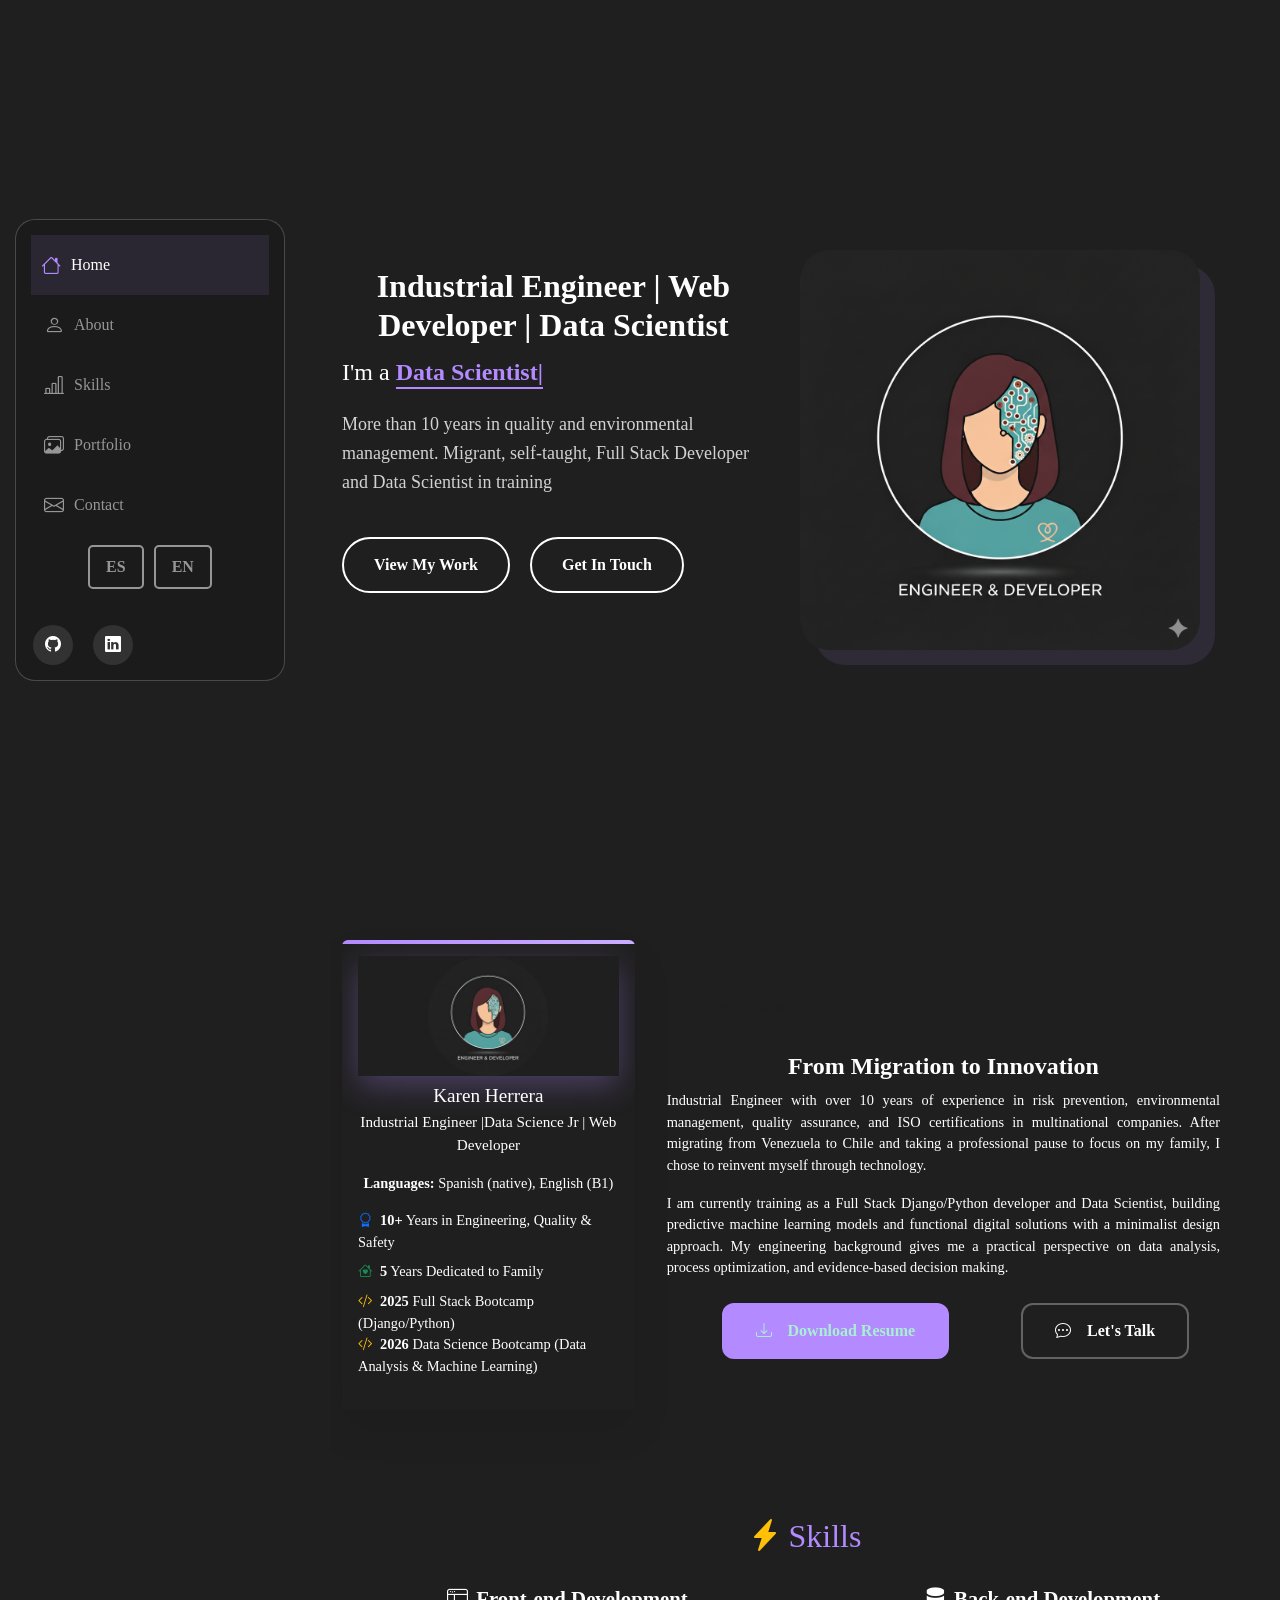
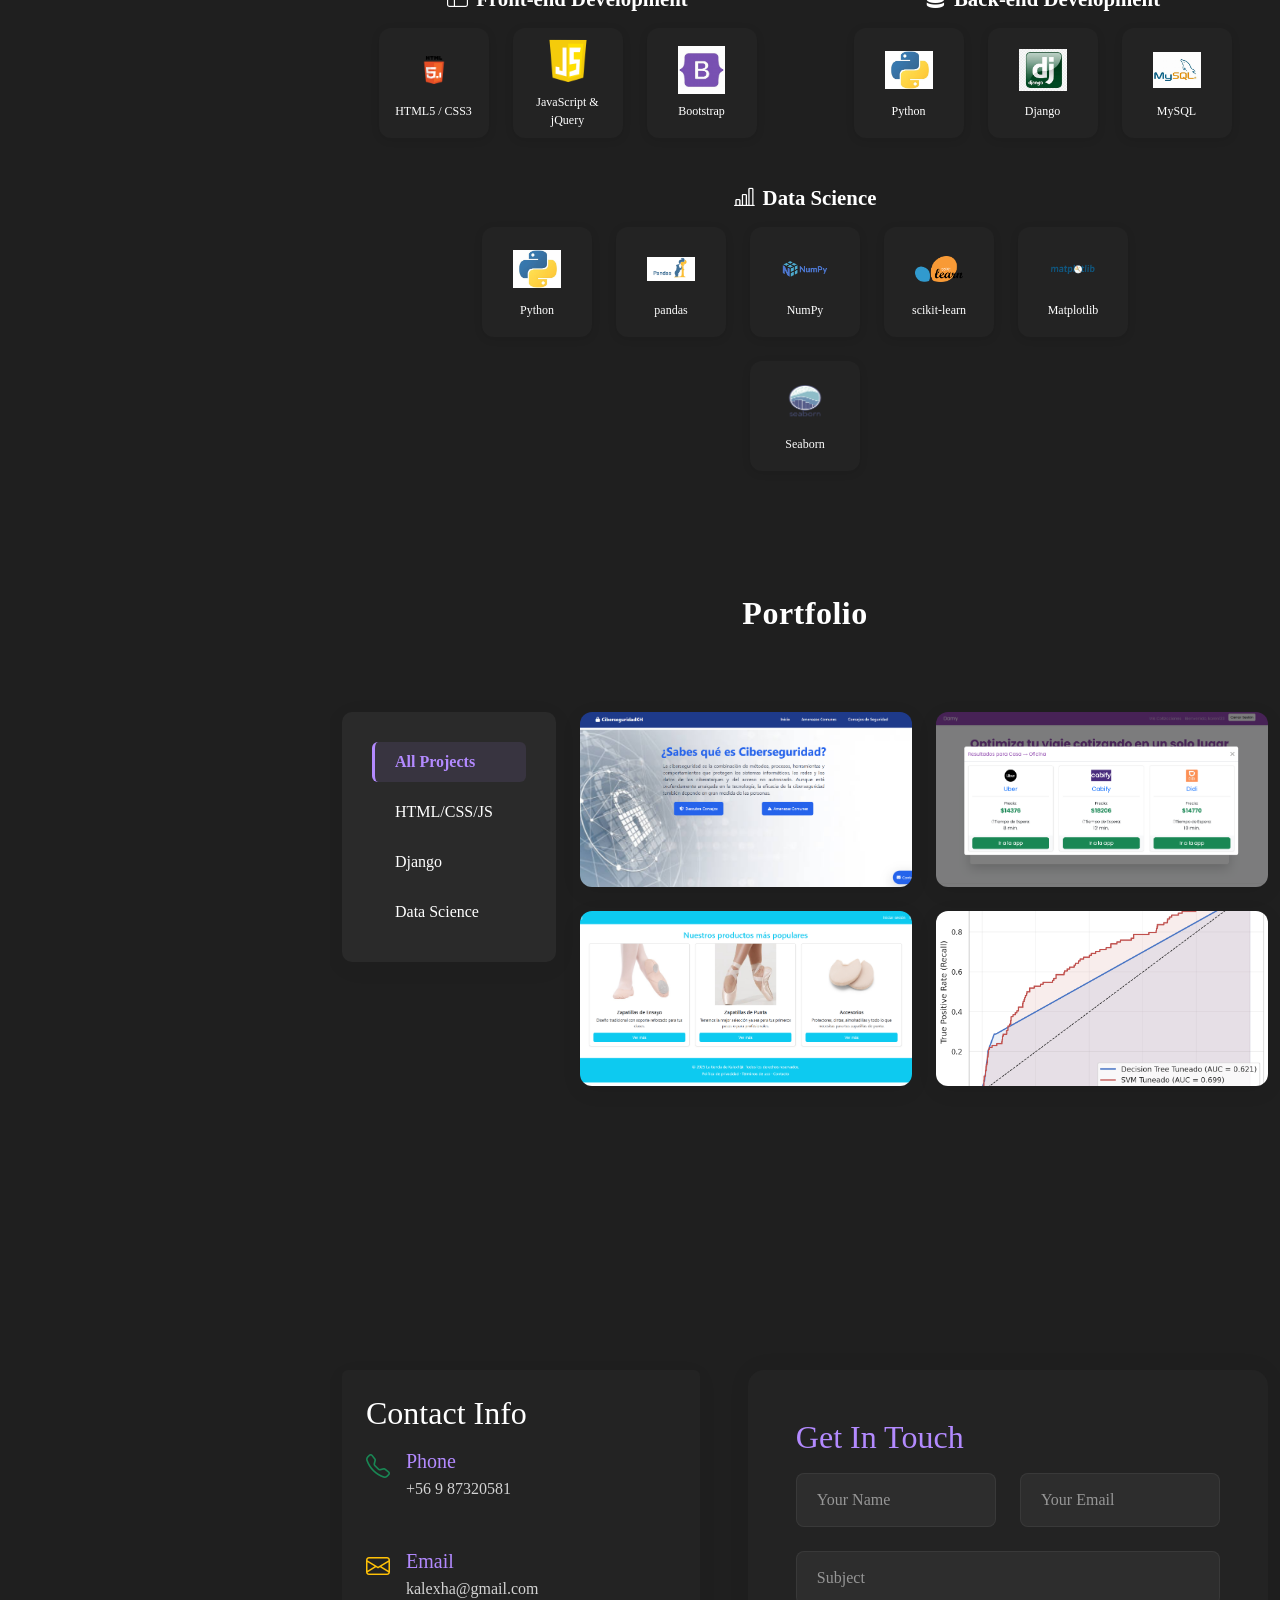
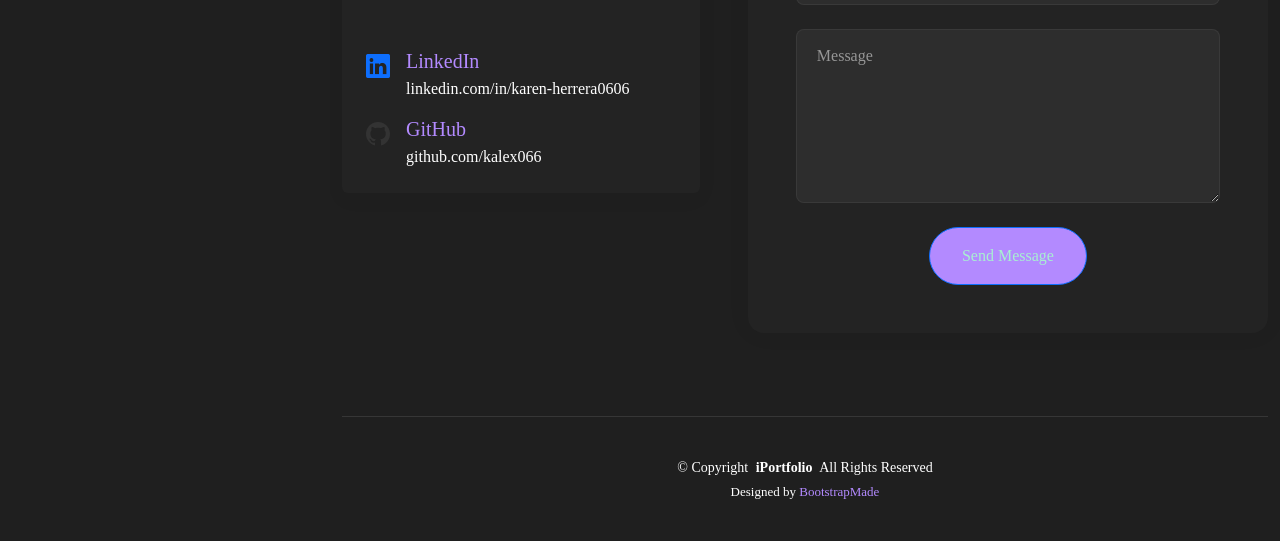
==== commit a47aad5f: "feat: Data Science section, Bank Marketing project, skills icons, scroll fixes" ====
--- a/index.html
+++ b/index.html
@@ -452,4 +452,4 @@
 
 </body>
 
-</html>
+</html>
--- a/assets/css/main.css
+++ b/assets/css/main.css
@@ -1,4 +1,4 @@
-/**
+**
 * Template Name: SnapFolio
 * Template URL: https://bootstrapmade.com/snapfolio-bootstrap-portfolio-template/
 * Updated: Jul 21 2025 with Bootstrap v5.3.7
@@ -446,6 +446,11 @@
   overflow: clip;
   border-top: 1px solid var(--brand-mint); /* línea superior verde menta */
   border-bottom: 1px solid var(--brand-lilac); /* línea inferior lila */
+}
+
+/* Scroll margin solo para skills */
+.skills.section {
+  scroll-margin-top: 80px;
 }
 
 /* Títulos dentro de secciones */
@@ -843,11 +848,11 @@
 }
 .skill-card {
   background-color: var(--surface-color);
-  padding: 0.6rem;
+  padding: 0.8rem;
   border-radius: 0.75rem;
   box-shadow: 0 2px 8px rgba(0,0,0,0.1);
-  width: 90px;
-  height: 90px;
+  width: 110px;
+  height: 110px;
   display: flex;
   flex-direction: column;
   align-items: center;
@@ -858,8 +863,8 @@
   transform: translateY(-4px);
 }
 .skill-card img {
-  width: 28px;
-  height: 28px;
+  width: 48px;
+  height: 48px;
   object-fit: contain;
 }
 .skill-card p {
@@ -1462,8 +1467,12 @@
 }
 
 .portfolio-details .portfolio-details-slider img {
-  aspect-ratio: 16/9;
-  object-fit: cover;
+  width: 100%;
+  height: 220px;
+  object-fit: contain;
+  background-color: #ffffff;
+  border-radius: 8px;
+  padding: 12px;
 }
 
 .portfolio-details .portfolio-details-slider .swiper-pagination {
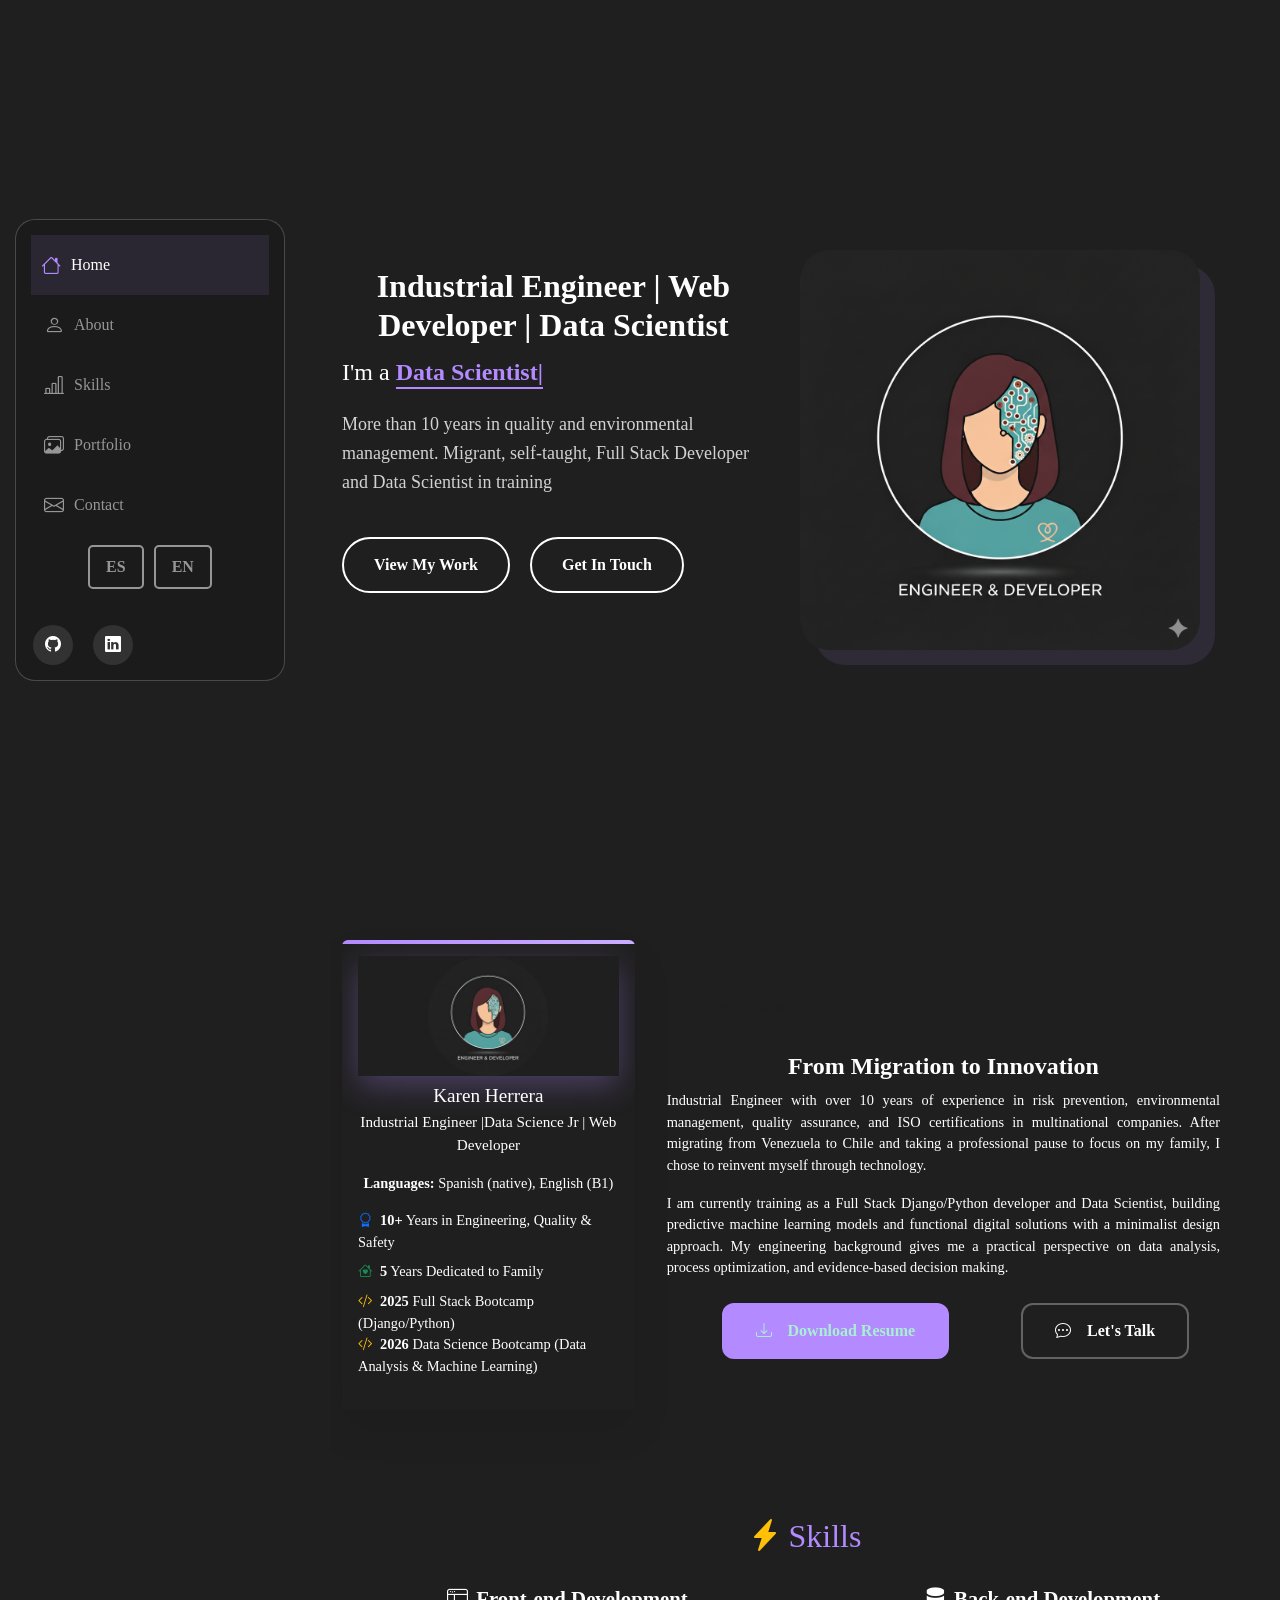
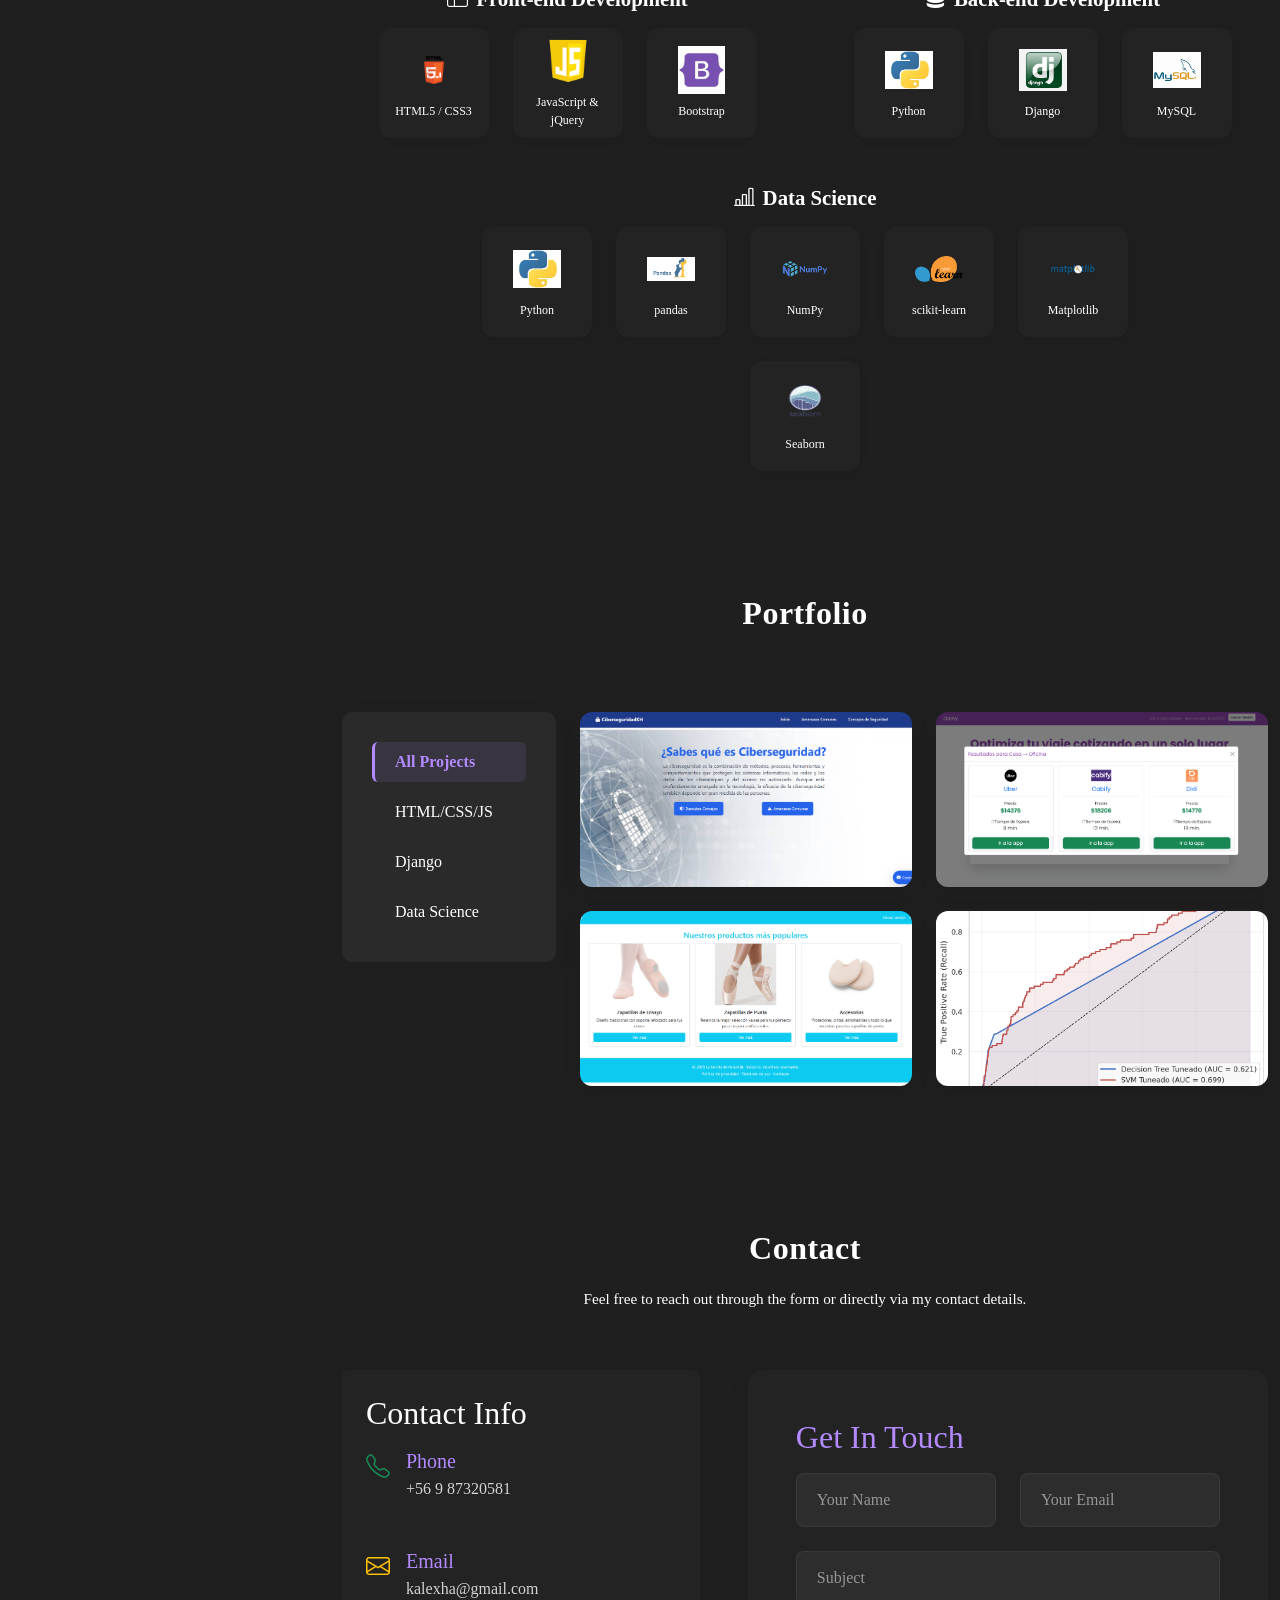
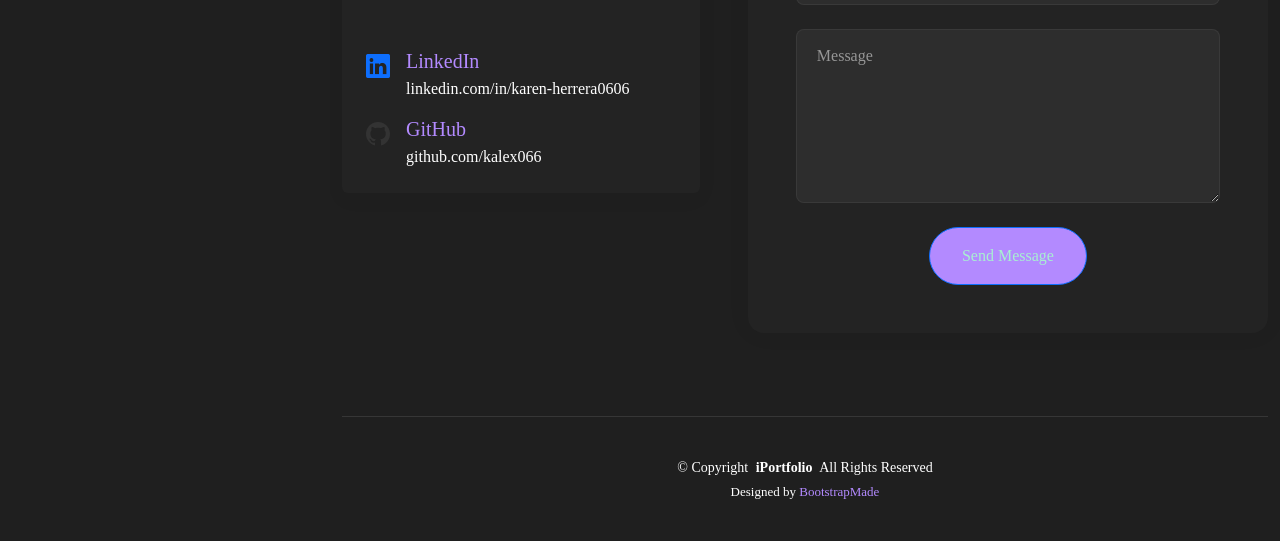
==== commit 188c1f1f: "fix: resolve merge conflicts, keep local version" ====
--- a/index.html
+++ b/index.html
@@ -452,4 +452,4 @@
 
 </body>
 
-</html>+</html>
